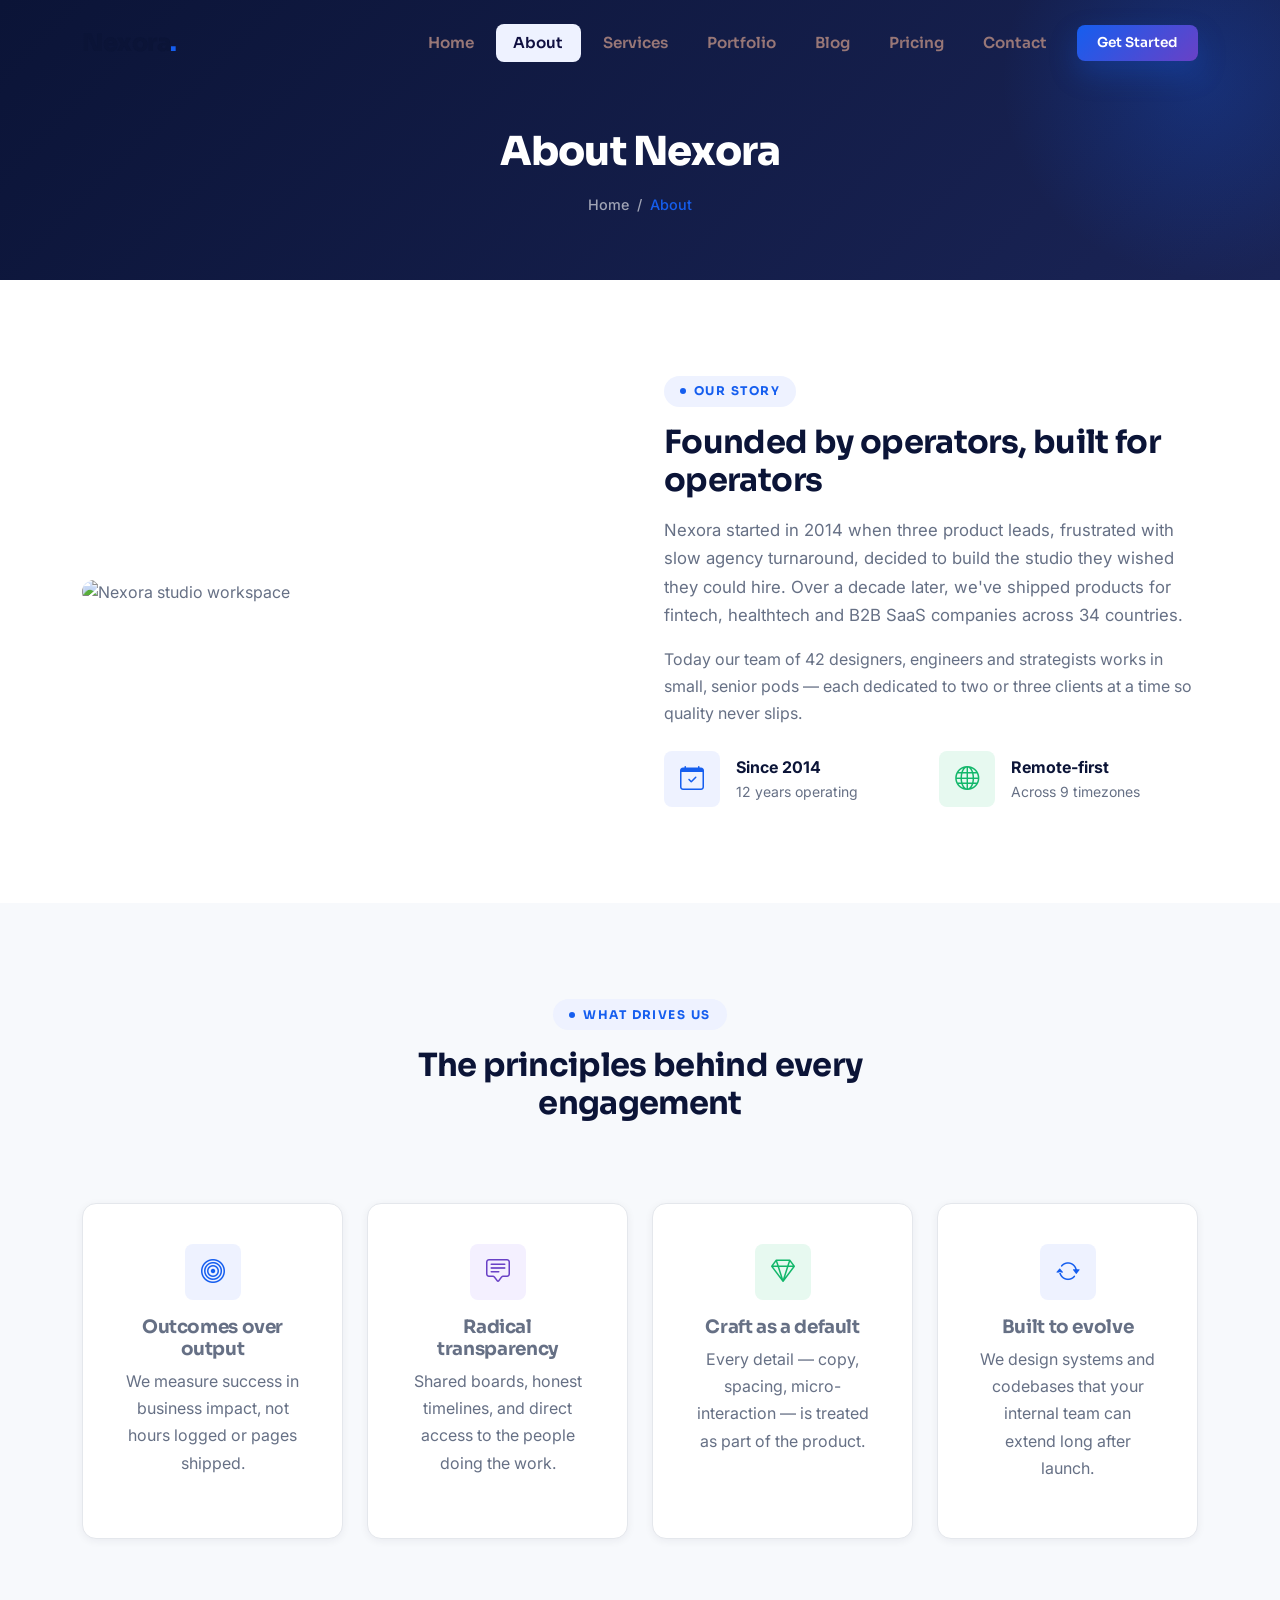
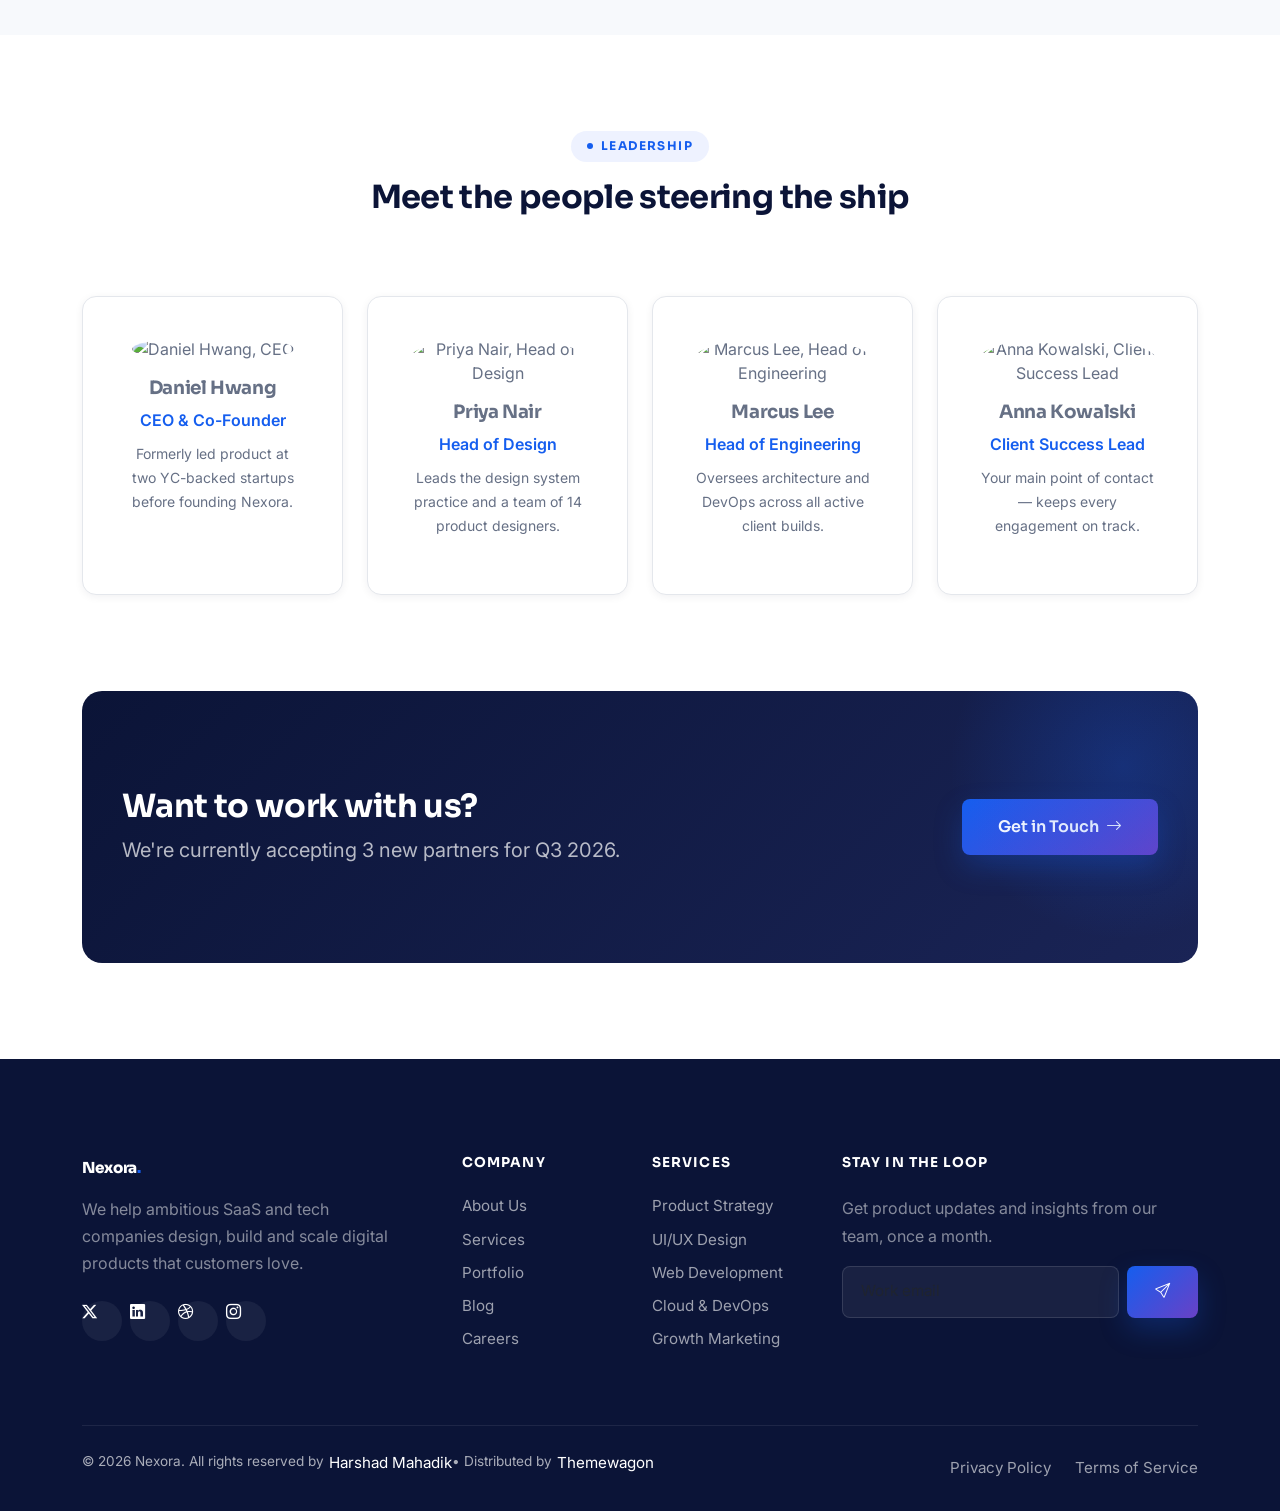
==== about.html @ 8e155f52 "first commit" ====
<!DOCTYPE html>
<html lang="en">
<head>
  <meta charset="UTF-8">
  <meta name="viewport" content="width=device-width, initial-scale=1.0">
  <title>About Us — Nexora</title>
  <meta name="description" content="Learn about Nexora's mission, team and values — a senior product, design and engineering studio for SaaS and tech companies.">
  <link rel="icon" type="image/svg+xml" href="data:image/svg+xml,%3Csvg xmlns='http://www.w3.org/2000/svg' viewBox='0 0 100 100'%3E%3Crect width='100' height='100' rx='22' fill='%23155EEF'/%3E%3Ctext x='50' y='68' font-size='58' font-family='Arial' font-weight='800' fill='white' text-anchor='middle'%3EN%3C/text%3E%3C/svg%3E">
  <link rel="preconnect" href="https://fonts.googleapis.com">
  <link rel="preconnect" href="https://fonts.gstatic.com" crossorigin>
  <link href="https://fonts.googleapis.com/css2?family=Inter:wght@400;500;600;700&family=Sora:wght@400;600;700;800&display=swap" rel="stylesheet">
  <link href="https://cdn.jsdelivr.net/npm/bootstrap@5.3.3/dist/css/bootstrap.min.css" rel="stylesheet">
  <link href="https://cdn.jsdelivr.net/npm/bootstrap-icons@1.11.3/font/bootstrap-icons.css" rel="stylesheet">
  <link href="css/custom.css" rel="stylesheet">
</head>
<body>

  <nav class="navbar navbar-expand-lg navbar-nexora fixed-top">
    <div class="container">
      <a class="navbar-brand navbar-brand-custom" href="index.html">Nexora<span>.</span></a>
      <button class="navbar-toggler navbar-toggler-custom" type="button" data-bs-toggle="collapse" data-bs-target="#mainNav" aria-controls="mainNav" aria-expanded="false" aria-label="Toggle navigation">
        <span class="bar"></span><span class="bar"></span><span class="bar"></span>
      </button>
      <div class="collapse navbar-collapse" id="mainNav">
        <ul class="navbar-nav ms-auto align-items-lg-center gap-1 mt-3 mt-lg-0">
          <li class="nav-item"><a class="nav-link" href="index.html">Home</a></li>
          <li class="nav-item"><a class="nav-link active" href="about.html">About</a></li>
          <li class="nav-item"><a class="nav-link"  href="services.html">Services</a></li>
          <li class="nav-item"><a class="nav-link"  href="portfolio.html">Portfolio</a></li>
          <li class="nav-item"><a class="nav-link"  href="blog.html">Blog</a></li>
          <li class="nav-item"><a class="nav-link"  href="pricing.html">Pricing</a></li>
          <li class="nav-item"><a class="nav-link"  href="contact.html">Contact</a></li>
          <li class="nav-item ms-lg-2 mt-2 mt-lg-0">
            <a href="contact.html" class="btn btn-primary btn-sm-custom w-100">Get Started</a>
          </li>
        </ul>
      </div>
    </div>
  </nav>

  <!-- PAGE HEADER -->
  <header class="page-header">
    <div class="container">
      <h1 class="mb-3">About Nexora</h1>
      <div class="breadcrumb-custom">
        <a href="index.html">Home</a> <span>/</span> <span class="active">About</span>
      </div>
    </div>
  </header>

  <!-- STORY -->
  <section class="section">
    <div class="container">
      <div class="row align-items-center g-5">
        <div class="col-lg-6 reveal">
          <img src="https://images.unsplash.com/photo-1600880292203-757bb62b4baf?w=700&h=560&fit=crop" class="rounded-img w-100" alt="Nexora studio workspace" style="aspect-ratio:5/4; object-fit:cover;">
        </div>
        <div class="col-lg-6 reveal">
          <span class="eyebrow">Our story</span>
          <h2 class="section-title">Founded by operators, built for operators</h2>
          <p class="section-subtitle mb-3">Nexora started in 2014 when three product leads, frustrated with slow agency turnaround, decided to build the studio they wished they could hire. Over a decade later, we've shipped products for fintech, healthtech and B2B SaaS companies across 34 countries.</p>
          <p class="mb-4">Today our team of 42 designers, engineers and strategists works in small, senior pods — each dedicated to two or three clients at a time so quality never slips.</p>
          <div class="row g-3">
            <div class="col-6">
              <div class="d-flex align-items-center gap-3">
                <div class="icon-box icon-box-primary"><i class="bi bi-calendar-check"></i></div>
                <div><strong class="text-navy d-block">Since 2014</strong><small class="text-slate">12 years operating</small></div>
              </div>
            </div>
            <div class="col-6">
              <div class="d-flex align-items-center gap-3">
                <div class="icon-box icon-box-success"><i class="bi bi-globe"></i></div>
                <div><strong class="text-navy d-block">Remote-first</strong><small class="text-slate">Across 9 timezones</small></div>
              </div>
            </div>
          </div>
        </div>
      </div>
    </div>
  </section>

  <!-- MISSION / VALUES -->
  <section class="section bg-soft">
    <div class="container">
      <div class="row section-header justify-content-center text-center">
        <div class="col-lg-7 reveal">
          <span class="eyebrow">What drives us</span>
          <h2 class="section-title">The principles behind every engagement</h2>
        </div>
      </div>
      <div class="row g-4">
        <div class="col-md-6 col-lg-3 reveal">
          <div class="card-premium text-center">
            <div class="icon-box icon-box-primary mx-auto mb-3"><i class="bi bi-bullseye"></i></div>
            <h3 class="card-title">Outcomes over output</h3>
            <p>We measure success in business impact, not hours logged or pages shipped.</p>
          </div>
        </div>
        <div class="col-md-6 col-lg-3 reveal">
          <div class="card-premium text-center">
            <div class="icon-box icon-box-secondary mx-auto mb-3"><i class="bi bi-chat-square-text"></i></div>
            <h3 class="card-title">Radical transparency</h3>
            <p>Shared boards, honest timelines, and direct access to the people doing the work.</p>
          </div>
        </div>
        <div class="col-md-6 col-lg-3 reveal">
          <div class="card-premium text-center">
            <div class="icon-box icon-box-success mx-auto mb-3"><i class="bi bi-gem"></i></div>
            <h3 class="card-title">Craft as a default</h3>
            <p>Every detail — copy, spacing, micro-interaction — is treated as part of the product.</p>
          </div>
        </div>
        <div class="col-md-6 col-lg-3 reveal">
          <div class="card-premium text-center">
            <div class="icon-box icon-box-primary mx-auto mb-3"><i class="bi bi-arrow-repeat"></i></div>
            <h3 class="card-title">Built to evolve</h3>
            <p>We design systems and codebases that your internal team can extend long after launch.</p>
          </div>
        </div>
      </div>
    </div>
  </section>

  <!-- TEAM -->
  <section class="section">
    <div class="container">
      <div class="row section-header justify-content-center text-center">
        <div class="col-lg-7 reveal">
          <span class="eyebrow">Leadership</span>
          <h2 class="section-title">Meet the people steering the ship</h2>
        </div>
      </div>
      <div class="row g-4">
        <div class="col-md-6 col-lg-3 reveal">
          <div class="card-premium text-center">
            <img src="https://i.pravatar.cc/160?img=8" class="rounded-circle mb-3" style="width:96px;height:96px;object-fit:cover;" alt="Daniel Hwang, CEO">
            <h3 class="card-title">Daniel Hwang</h3>
            <p class="text-primary-custom fw-semibold mb-2">CEO &amp; Co-Founder</p>
            <p class="small">Formerly led product at two YC-backed startups before founding Nexora.</p>
          </div>
        </div>
        <div class="col-md-6 col-lg-3 reveal">
          <div class="card-premium text-center">
            <img src="https://i.pravatar.cc/160?img=47" class="rounded-circle mb-3" style="width:96px;height:96px;object-fit:cover;" alt="Priya Nair, Head of Design">
            <h3 class="card-title">Priya Nair</h3>
            <p class="text-primary-custom fw-semibold mb-2">Head of Design</p>
            <p class="small">Leads the design system practice and a team of 14 product designers.</p>
          </div>
        </div>
        <div class="col-md-6 col-lg-3 reveal">
          <div class="card-premium text-center">
            <img src="https://i.pravatar.cc/160?img=52" class="rounded-circle mb-3" style="width:96px;height:96px;object-fit:cover;" alt="Marcus Lee, Head of Engineering">
            <h3 class="card-title">Marcus Lee</h3>
            <p class="text-primary-custom fw-semibold mb-2">Head of Engineering</p>
            <p class="small">Oversees architecture and DevOps across all active client builds.</p>
          </div>
        </div>
        <div class="col-md-6 col-lg-3 reveal">
          <div class="card-premium text-center">
            <img src="https://i.pravatar.cc/160?img=25" class="rounded-circle mb-3" style="width:96px;height:96px;object-fit:cover;" alt="Anna Kowalski, Client Success Lead">
            <h3 class="card-title">Anna Kowalski</h3>
            <p class="text-primary-custom fw-semibold mb-2">Client Success Lead</p>
            <p class="small">Your main point of contact — keeps every engagement on track.</p>
          </div>
        </div>
      </div>
    </div>
  </section>

  <!-- CTA -->
  <section class="section pt-0">
    <div class="container">
      <div class="cta-section reveal">
        <div class="row align-items-center">
          <div class="col-lg-8">
            <h2 class="mb-2">Want to work with us?</h2>
            <p class="mb-0 fs-5">We're currently accepting 3 new partners for Q3 2026.</p>
          </div>
          <div class="col-lg-4 text-lg-end mt-4 mt-lg-0">
            <a href="contact.html" class="btn btn-primary btn-lg-custom">Get in Touch <i class="bi bi-arrow-right ms-1"></i></a>
          </div>
        </div>
      </div>
    </div>
  </section>

  <footer class="footer-nexora">
    <div class="container">
      <div class="row gy-4">
        <div class="col-lg-4 col-md-6">
          <a class="navbar-brand-custom d-inline-block mb-3" href="index.html" style="color:#fff !important;">Nexora<span style="color:var(--n-primary)">.</span></a>
          <p class="text-white-50 mb-4" style="max-width:320px;">We help ambitious SaaS and tech companies design, build and scale digital products that customers love.</p>
          <div class="d-flex gap-2">
            <a href="#" class="social-icon"><i class="bi bi-twitter-x"></i></a>
            <a href="#" class="social-icon"><i class="bi bi-linkedin"></i></a>
            <a href="#" class="social-icon"><i class="bi bi-dribbble"></i></a>
            <a href="#" class="social-icon"><i class="bi bi-instagram"></i></a>
          </div>
        </div>
        <div class="col-lg-2 col-md-6 col-6">
          <h6>Company</h6>
          <a href="about.html">About Us</a>
          <a href="services.html">Services</a>
          <a href="portfolio.html">Portfolio</a>
          <a href="blog.html">Blog</a>
          <a href="contact.html">Careers</a>
        </div>
        <div class="col-lg-2 col-md-6 col-6">
          <h6>Services</h6>
          <a href="service-details.html">Product Strategy</a>
          <a href="service-details.html">UI/UX Design</a>
          <a href="service-details.html">Web Development</a>
          <a href="service-details.html">Cloud &amp; DevOps</a>
          <a href="service-details.html">Growth Marketing</a>
        </div>
        <div class="col-lg-4 col-md-6">
          <h6>Stay in the loop</h6>
          <p class="text-white-50 mb-3">Get product updates and insights from our team, once a month.</p>
          <form class="d-flex gap-2 needs-validation" novalidate>
            <input type="email" class="form-control" placeholder="Work email" required style="background:rgba(255,255,255,0.06); border-color:rgba(255,255,255,0.12); color:#fff;">
            <button class="btn btn-primary flex-shrink-0" type="submit"><i class="bi bi-send"></i></button>
          </form>
        </div>
      </div>
      <div class="footer-bottom d-flex flex-column flex-md-row justify-content-between align-items-center gap-2 text-center text-md-start">
        <p class="mb-0" style="display: flex;">&copy; 2026 Nexora. All rights reserved by <a target="_blank" href="https://github.com/HarshadMahadik" style="color: white;padding-left: 5px;"> Harshad Mahadik</a> &bull; Distributed by <a target="_blank" href="https://themewagon.com/" style="color: white;padding-left: 5px;">Themewagon</a></p>
        <div class="d-flex gap-4">
          <a href="#" class="mb-0">Privacy Policy</a>
          <a href="#" class="mb-0">Terms of Service</a>
        </div>
      </div>
    </div>
  </footer>

  <button class="back-to-top" aria-label="Back to top"><i class="bi bi-arrow-up"></i></button>

  <script src="https://cdn.jsdelivr.net/npm/bootstrap@5.3.3/dist/js/bootstrap.bundle.min.js"></script>
  <script src="js/main.js"></script>
</body>
</html>
---- css/custom.css ----
/* =====================================================
   NEXORA — Premium Bootstrap 5 Business Theme
   Custom Design System (overrides + extensions)
   ===================================================== */

:root {
  /* Color system */
  --n-primary: #155EEF;
  --n-primary-dark: #0E3FB0;
  --n-secondary: #6941C6;
  --n-navy: #0B1437;
  --n-success: #12B76A;
  --n-slate: #667085;
  --n-slate-light: #98A2B3;
  --n-bg: #F7F9FC;
  --n-bg-alt: #EEF2FF;
  --n-border: #E4E7EC;
  --n-white: #FFFFFF;

  /* Gradients */
  --n-gradient-primary: linear-gradient(135deg, #155EEF 0%, #6941C6 100%);
  --n-gradient-soft: linear-gradient(135deg, #EEF2FF 0%, #F4F0FF 100%);
  --n-gradient-dark: linear-gradient(135deg, #0B1437 0%, #1A2456 100%);

  /* Typography */
  --n-font-display: 'Sora', sans-serif;
  --n-font-body: 'Inter', sans-serif;

  /* Spacing rhythm (8px base) */
  --n-space-xs: 0.5rem;
  --n-space-sm: 1rem;
  --n-space-md: 1.5rem;
  --n-space-lg: 2.5rem;
  --n-space-xl: 4rem;
  --n-space-2xl: 6rem;

  /* Radius */
  --n-radius-sm: 8px;
  --n-radius-md: 14px;
  --n-radius-lg: 20px;
  --n-radius-pill: 100px;

  /* Shadows */
  --n-shadow-sm: 0 2px 8px rgba(11, 20, 55, 0.06);
  --n-shadow-md: 0 8px 24px rgba(11, 20, 55, 0.08);
  --n-shadow-lg: 0 20px 48px rgba(11, 20, 55, 0.12);
  --n-shadow-primary: 0 12px 28px rgba(21, 94, 239, 0.25);

  /* Bootstrap overrides */
  --bs-primary: #155EEF;
  --bs-primary-rgb: 21, 94, 239;
  --bs-body-font-family: var(--n-font-body);
  --bs-body-color: var(--n-slate);
  --bs-body-bg: var(--n-white);
}

/* =====================================================
   BASE
   ===================================================== */
html { scroll-behavior: smooth; }

body {
  font-family: var(--n-font-body);
  color: var(--n-slate);
  background-color: var(--n-white);
  -webkit-font-smoothing: antialiased;
  overflow-x: hidden;
}

h1, h2, h3, h4, h5, h6,
.font-display {
  font-family: var(--n-font-display);
  color: var(--n-navy);
  font-weight: 700;
  letter-spacing: -0.02em;
}

h1 { font-weight: 800; }

p { line-height: 1.7; }

a { text-decoration: none; }

.text-primary-custom { color: var(--n-primary) !important; }
.text-slate { color: var(--n-slate) !important; }
.text-navy { color: var(--n-navy) !important; }
.bg-soft { background-color: var(--n-bg) !important; }
.bg-soft-alt { background: var(--n-gradient-soft) !important; }
.bg-navy { background-color: var(--n-navy) !important; }
.bg-gradient-primary { background: var(--n-gradient-primary) !important; }
.bg-gradient-dark { background: var(--n-gradient-dark) !important; }

/* Section spacing rhythm */
.section { padding-top: var(--n-space-2xl); padding-bottom: var(--n-space-2xl); }
.section-sm { padding-top: var(--n-space-xl); padding-bottom: var(--n-space-xl); }

@media (max-width: 767.98px) {
  .section { padding-top: var(--n-space-xl); padding-bottom: var(--n-space-xl); }
  .section-sm { padding-top: var(--n-space-lg); padding-bottom: var(--n-space-lg); }
}

/* Eyebrow label */
.eyebrow {
  display: inline-flex;
  align-items: center;
  gap: 0.5rem;
  font-family: var(--n-font-display);
  font-size: 0.75rem;
  font-weight: 700;
  letter-spacing: 0.12em;
  text-transform: uppercase;
  color: var(--n-primary);
  background: var(--n-bg-alt);
  padding: 0.4rem 1rem;
  border-radius: var(--n-radius-pill);
  margin-bottom: var(--n-space-sm);
}

.eyebrow::before {
  content: '';
  width: 6px;
  height: 6px;
  border-radius: 50%;
  background: var(--n-primary);
  display: inline-block;
}

.section-title { margin-bottom: var(--n-space-sm); }
.section-subtitle {
  font-size: 1.05rem;
  color: var(--n-slate);
  max-width: 620px;
}
.section-header { margin-bottom: var(--n-space-xl); }

/* =====================================================
   BUTTONS
   ===================================================== */
.btn {
  font-family: var(--n-font-display);
  font-weight: 600;
  border-radius: var(--n-radius-sm);
  padding: 0.75rem 1.75rem;
  font-size: 0.95rem;
  transition: all 0.25s ease;
  border-width: 1.5px;
}

.btn-primary {
  background: var(--n-gradient-primary);
  border: none;
  box-shadow: var(--n-shadow-primary);
  color: #fff;
}

.btn-primary:hover {
  transform: translateY(-2px);
  box-shadow: 0 16px 32px rgba(21, 94, 239, 0.32);
  color: #fff;
}

.btn-outline-primary {
  border-color: var(--n-primary);
  color: var(--n-primary);
  background: transparent;
}

.btn-outline-primary:hover {
  background: var(--n-primary);
  border-color: var(--n-primary);
  transform: translateY(-2px);
}

.btn-light-custom {
  background: #fff;
  color: var(--n-navy);
  border: 1.5px solid var(--n-border);
}

.btn-light-custom:hover {
  background: var(--n-bg);
  transform: translateY(-2px);
}

.btn-outline-white {
  border-color: rgba(255,255,255,0.4);
  color: #fff;
}

.btn-outline-white:hover {
  background: rgba(255,255,255,0.12);
  border-color: #fff;
  color: #fff;
}

.btn-lg-custom { padding: 1rem 2.25rem; font-size: 1rem; }
.btn-sm-custom { padding: 0.5rem 1.25rem; font-size: 0.85rem; }

/* =====================================================
   NAVBAR
   ===================================================== */
.navbar-nexora {
  padding: 1.25rem 0;
  transition: all 0.3s ease;
  background: rgba(255, 255, 255, 0.0);
}

.navbar-nexora.scrolled {
  padding: 0.75rem 0;
  background: rgba(255, 255, 255, 0.92);
  backdrop-filter: blur(12px);
  box-shadow: var(--n-shadow-sm);
}

.navbar-brand-custom {
  font-family: var(--n-font-display);
  font-weight: 800;
  font-size: 1.5rem;
  color: var(--n-navy) !important;
  letter-spacing: -0.02em;
}

.navbar-brand-custom span { color: var(--n-primary); }

.navbar-nexora .nav-link {
  font-family: var(--n-font-display);
  font-weight: 600;
  font-size: 0.95rem;
  color: rgb(152, 119, 119) !important;
  padding: 0.5rem 1.1rem !important;
  border-radius: var(--n-radius-sm);
  transition: all 0.2s ease;
}

.nav2{
  color: yellow !important;;
}
.navbar-nexora .nav-link:hover,
.navbar-nexora .nav-link.active {
  color: rgb(15, 15, 64) !important;
  background: var(--n-bg-alt);
}

.navbar-toggler-custom {
  border: none;
  width: 44px;
  height: 44px;
  border-radius: var(--n-radius-sm);
  background: var(--n-bg-alt);
  display: flex;
  align-items: center;
  justify-content: center;
  gap: 4px;
  flex-direction: column;
  padding: 0;
}

.navbar-toggler-custom .bar {
  width: 20px;
  height: 2px;
  background: var(--n-navy);
  border-radius: 2px;
  transition: all 0.3s ease;
}

.navbar-toggler-custom.active .bar:nth-child(1) {
  transform: translateY(6px) rotate(45deg);
}
.navbar-toggler-custom.active .bar:nth-child(2) { opacity: 0; }
.navbar-toggler-custom.active .bar:nth-child(3) {
  transform: translateY(-6px) rotate(-45deg);
}

/* =====================================================
   HERO
   ===================================================== */
.hero {
  position: relative;
  padding-top: 9rem;
  padding-bottom: 5rem;
  background: var(--n-gradient-soft);
  overflow: hidden;
}

.hero::before {
  content: '';
  position: absolute;
  top: -150px;
  right: -150px;
  width: 500px;
  height: 500px;
  border-radius: 50%;
  background: radial-gradient(circle, rgba(105,65,198,0.14) 0%, rgba(21,94,239,0.06) 60%, transparent 100%);
  z-index: 0;
}

.hero::after {
  content: '';
  position: absolute;
  bottom: -200px;
  left: -150px;
  width: 450px;
  height: 450px;
  border-radius: 50%;
  background: radial-gradient(circle, rgba(21,94,239,0.10) 0%, transparent 70%);
  z-index: 0;
}

.hero-content { position: relative; z-index: 2; }

.hero h1 { font-size: 3.25rem; line-height: 1.15; }

@media (max-width: 991.98px) {
  .hero { padding-top: 7rem; text-align: center; }
  .hero h1 { font-size: 2.4rem; }
}

@media (max-width: 575.98px) {
  .hero h1 { font-size: 2rem; }
}

/* Hero visual / dashboard mock card */
.hero-visual {
  position: relative;
  z-index: 1;
}

.hero-mock-card {
  background: #fff;
  border-radius: var(--n-radius-lg);
  box-shadow: var(--n-shadow-lg);
  padding: var(--n-space-md);
  border: 1px solid var(--n-border);
  position: relative;
}

.hero-mock-card .mock-bar {
  height: 10px;
  border-radius: var(--n-radius-pill);
  background: var(--n-bg-alt);
  margin-bottom: 0.75rem;
}

.hero-float-badge {
  position: absolute;
  background: #fff;
  border-radius: var(--n-radius-md);
  box-shadow: var(--n-shadow-md);
  padding: 0.9rem 1.25rem;
  display: flex;
  align-items: center;
  gap: 0.75rem;
  font-family: var(--n-font-display);
  font-weight: 700;
  font-size: 0.9rem;
  color: var(--n-navy);
  z-index: 3;
}

.hero-float-badge.badge-1 { top: -1.5rem; left: -1.5rem; }
.hero-float-badge.badge-2 { bottom: -1.5rem; right: -1.5rem; }

.hero-float-badge .icon-box {
  width: 36px;
  height: 36px;
  border-radius: 10px;
  display: flex;
  align-items: center;
  justify-content: center;
  flex-shrink: 0;
}

@media (max-width: 767.98px) {
  .hero-float-badge { padding: 0.6rem 0.9rem; font-size: 0.75rem; }
  .hero-float-badge.badge-1 { top: -1rem; left: -0.5rem; }
  .hero-float-badge.badge-2 { bottom: -1rem; right: -0.5rem; }
}

/* Stats strip */
.stats-strip {
  border-top: 1px solid var(--n-border);
  border-bottom: 1px solid var(--n-border);
}

.stat-item .stat-number {
  font-family: var(--n-font-display);
  font-size: 2.25rem;
  font-weight: 800;
  color: var(--n-navy);
}

.stat-item .stat-label {
  font-size: 0.9rem;
  color: var(--n-slate);
  font-weight: 500;
}

/* =====================================================
   ICON BOXES
   ===================================================== */
.icon-box {
  width: 56px;
  height: 56px;
  border-radius: var(--n-radius-sm);
  display: flex;
  align-items: center;
  justify-content: center;
  font-size: 1.5rem;
  flex-shrink: 0;
}

.icon-box-primary { background: var(--n-bg-alt); color: var(--n-primary); }
.icon-box-secondary { background: #F4F0FF; color: var(--n-secondary); }
.icon-box-success { background: #E7F9F0; color: var(--n-success); }

.icon-box-lg { width: 72px; height: 72px; font-size: 2rem; border-radius: var(--n-radius-md); }

.icon-box-white {
  background: rgba(255,255,255,0.12);
  color: #fff;
}

/* =====================================================
   CARDS — premium card system
   ===================================================== */
.card-premium {
  background: #fff;
  border: 1px solid var(--n-border);
  border-radius: var(--n-radius-md);
  box-shadow: var(--n-shadow-sm);
  transition: all 0.3s ease;
  padding: var(--n-space-lg);
  height: 100%;
}

.card-premium:hover {
  box-shadow: var(--n-shadow-md);
  transform: translateY(-6px);
  border-color: transparent;
}

.card-premium .card-title {
  font-size: 1.15rem;
  margin-bottom: 0.5rem;
}

.card-link-arrow {
  font-family: var(--n-font-display);
  font-weight: 700;
  font-size: 0.9rem;
  color: var(--n-primary);
  display: inline-flex;
  align-items: center;
  gap: 0.4rem;
  transition: gap 0.2s ease;
}

.card-link-arrow:hover { gap: 0.7rem; color: var(--n-primary-dark); }

/* Pricing card */
.pricing-card {
  background: #fff;
  border: 1px solid var(--n-border);
  border-radius: var(--n-radius-lg);
  padding: var(--n-space-lg);
  box-shadow: var(--n-shadow-sm);
  transition: all 0.3s ease;
  height: 100%;
  position: relative;
}

.pricing-card:hover { box-shadow: var(--n-shadow-md); transform: translateY(-6px); }

.pricing-card.featured {
  background: var(--n-gradient-dark);
  border: none;
  color: #fff;
  box-shadow: var(--n-shadow-lg);
  transform: scale(1.03);
}

.pricing-card.featured .price, .pricing-card.featured h3 { color: #fff; }
.pricing-card.featured .text-slate { color: rgba(255,255,255,0.65) !important; }
.pricing-card.featured ul li { color: rgba(255,255,255,0.85); }
.pricing-card.featured .pricing-divider { border-color: rgba(255,255,255,0.12); }

@media (max-width: 991.98px) {
  .pricing-card.featured { transform: none; }
}

.pricing-badge {
  position: absolute;
  top: -14px;
  right: 2rem;
  background: var(--n-gradient-primary);
  color: #fff;
  font-family: var(--n-font-display);
  font-weight: 700;
  font-size: 0.75rem;
  padding: 0.4rem 1rem;
  border-radius: var(--n-radius-pill);
  letter-spacing: 0.05em;
}

.price {
  font-family: var(--n-font-display);
  font-size: 3rem;
  font-weight: 800;
  color: var(--n-navy);
}

.price-period { font-size: 1rem; font-weight: 500; color: var(--n-slate); }

.pricing-divider { border-color: var(--n-border); margin: var(--n-space-md) 0; }

.feature-list { list-style: none; padding: 0; margin: 0; }
.feature-list li {
  display: flex;
  align-items: flex-start;
  gap: 0.65rem;
  margin-bottom: 0.75rem;
  font-size: 0.95rem;
  color: var(--n-slate);
}

.feature-list li i { color: var(--n-success); margin-top: 0.2rem; flex-shrink: 0; }
.feature-list li.disabled { opacity: 0.45; }
.feature-list li.disabled i { color: var(--n-slate-light); }

/* Blog cards */
.blog-card-img {
  border-radius: var(--n-radius-md) var(--n-radius-md) 0 0;
  overflow: hidden;
  aspect-ratio: 16/10;
}

.blog-card-img img { transition: transform 0.4s ease; width: 100%; height: 100%; object-fit: cover; }
.card-premium:hover .blog-card-img img { transform: scale(1.06); }

.blog-card-body { padding: var(--n-space-md) var(--n-space-md) 0; }

.tag-pill {
  display: inline-block;
  font-family: var(--n-font-display);
  font-size: 0.7rem;
  font-weight: 700;
  letter-spacing: 0.06em;
  text-transform: uppercase;
  color: var(--n-primary);
  background: var(--n-bg-alt);
  padding: 0.3rem 0.8rem;
  border-radius: var(--n-radius-pill);
  margin-bottom: 0.75rem;
}

.meta-row {
  display: flex;
  align-items: center;
  gap: 1rem;
  font-size: 0.85rem;
  color: var(--n-slate-light);
  margin-top: 1rem;
  padding-top: 1rem;
  border-top: 1px solid var(--n-border);
}

/* Portfolio card */
.portfolio-card {
  position: relative;
  border-radius: var(--n-radius-md);
  overflow: hidden;
  box-shadow: var(--n-shadow-sm);
  aspect-ratio: 4/3;
}

.portfolio-card img { width: 100%; height: 100%; object-fit: cover; transition: transform 0.5s ease; }

.portfolio-overlay {
  position: absolute;
  inset: 0;
  background: linear-gradient(180deg, rgba(11,20,55,0) 30%, rgba(11,20,55,0.88) 100%);
  display: flex;
  flex-direction: column;
  justify-content: flex-end;
  padding: var(--n-space-md);
  opacity: 0;
  transition: opacity 0.35s ease;
}

.portfolio-card:hover .portfolio-overlay { opacity: 1; }
.portfolio-card:hover img { transform: scale(1.08); }

.portfolio-overlay h5 { color: #fff; margin-bottom: 0.25rem; }
.portfolio-overlay span { color: rgba(255,255,255,0.7); font-size: 0.85rem; }

/* Testimonial card */
.testimonial-card {
  background: #fff;
  border-radius: var(--n-radius-md);
  box-shadow: var(--n-shadow-sm);
  border: 1px solid var(--n-border);
  padding: var(--n-space-lg);
  height: 100%;
}

.testimonial-card .stars { color: #FFB400; letter-spacing: 0.15em; font-size: 0.9rem; margin-bottom: 1rem; }

.testimonial-author {
  display: flex;
  align-items: center;
  gap: 0.85rem;
  margin-top: var(--n-space-md);
}

.testimonial-author img {
  width: 48px; height: 48px; border-radius: 50%; object-fit: cover;
}

.testimonial-author .name { font-family: var(--n-font-display); font-weight: 700; color: var(--n-navy); font-size: 0.95rem; }
.testimonial-author .role { font-size: 0.8rem; color: var(--n-slate-light); }

/* Process steps (numbered — real sequence) */
.process-step {
  position: relative;
  padding-left: 0;
}

.process-number {
  font-family: var(--n-font-display);
  font-size: 3rem;
  font-weight: 800;
  background: var(--n-gradient-primary);
  -webkit-background-clip: text;
  background-clip: text;
  -webkit-text-fill-color: transparent;
  color: transparent;
  line-height: 1;
  margin-bottom: 1rem;
  display: block;
}

/* Logo cloud */
.logo-cloud-item {
  display: flex;
  align-items: center;
  justify-content: center;
  font-family: var(--n-font-display);
  font-weight: 800;
  font-size: 1.25rem;
  color: var(--n-slate-light);
  opacity: 0.7;
  transition: opacity 0.2s ease;
}

.logo-cloud-item:hover { opacity: 1; color: var(--n-navy); }

/* =====================================================
   FORMS
   ===================================================== */
.form-control,
.form-select {
  border: 1.5px solid var(--n-border);
  border-radius: var(--n-radius-sm);
  padding: 0.85rem 1.1rem;
  font-size: 0.95rem;
  background-color: var(--n-bg);
  transition: all 0.2s ease;
}

.form-control:focus,
.form-select:focus {
  border-color: var(--n-primary);
  box-shadow: 0 0 0 4px rgba(21, 94, 239, 0.1);
  background-color: #fff;
}

.form-label {
  font-family: var(--n-font-display);
  font-weight: 600;
  font-size: 0.9rem;
  color: var(--n-navy);
  margin-bottom: 0.5rem;
}

.form-control.is-invalid, .form-select.is-invalid { border-color: #DC3545; }
.form-control.is-valid, .form-select.is-valid { border-color: var(--n-success); }

/* Newsletter / CTA section */
.cta-section {
  background: var(--n-gradient-dark);
  border-radius: var(--n-radius-lg);
  padding: var(--n-space-2xl) var(--n-space-lg);
  position: relative;
  overflow: hidden;
}

.cta-section::before {
  content: '';
  position: absolute;
  top: -100px;
  right: -100px;
  width: 350px;
  height: 350px;
  border-radius: 50%;
  background: radial-gradient(circle, rgba(21,94,239,0.25) 0%, transparent 70%);
}

.cta-section h2, .cta-section p { color: #fff; position: relative; z-index: 1; }
.cta-section p { color: rgba(255,255,255,0.7); }

/* =====================================================
   FOOTER
   ===================================================== */
.footer-nexora {
  background: var(--n-navy);
  color: rgba(255,255,255,0.65);
  padding-top: var(--n-space-2xl);
}

.footer-nexora h6 {
  color: #fff;
  font-size: 0.85rem;
  letter-spacing: 0.08em;
  text-transform: uppercase;
  margin-bottom: var(--n-space-md);
}

.footer-nexora a {
  color: rgba(255,255,255,0.6);
  transition: color 0.2s ease;
  display: block;
  margin-bottom: 0.65rem;
  font-size: 0.95rem;
}

.footer-nexora a:hover { color: #fff; }

.footer-bottom {
  border-top: 1px solid rgba(255,255,255,0.08);
  margin-top: var(--n-space-xl);
  padding: var(--n-space-md) 0;
  font-size: 0.85rem;
}

.social-icon {
  width: 40px;
  height: 40px;
  border-radius: 50%;
  background: rgba(255,255,255,0.06);
  display: flex;
  align-items: center;
  justify-content: center;
  color: #fff !important;
  transition: all 0.2s ease;
  margin-bottom: 0 !important;
}

.social-icon:hover { background: var(--n-primary); transform: translateY(-3px); }

/* =====================================================
   PAGE HEADER (sub-pages)
   ===================================================== */
.page-header {
  background: var(--n-gradient-dark);
  padding: 8rem 0 4rem;
  position: relative;
  overflow: hidden;
  text-align: center;
}

.page-header::before {
  content: '';
  position: absolute;
  top: -120px;
  right: -120px;
  width: 400px;
  height: 400px;
  border-radius: 50%;
  background: radial-gradient(circle, rgba(21,94,239,0.25) 0%, transparent 70%);
}

.page-header h1 { color: #fff; }

.breadcrumb-custom {
  display: inline-flex;
  gap: 0.5rem;
  font-size: 0.9rem;
  color: rgba(255,255,255,0.6);
  font-weight: 500;
}

.breadcrumb-custom a { color: rgba(255,255,255,0.6); }
.breadcrumb-custom a:hover { color: #fff; }
.breadcrumb-custom .active { color: var(--n-primary); }

/* =====================================================
   SCROLL REVEAL (lightweight)
   ===================================================== */
.reveal {
  opacity: 0;
  transform: translateY(24px);
  transition: opacity 0.6s ease, transform 0.6s ease;
}

.reveal.is-visible {
  opacity: 1;
  transform: translateY(0);
}

@media (prefers-reduced-motion: reduce) {
  .reveal { opacity: 1; transform: none; transition: none; }
  .card-premium:hover, .pricing-card:hover, .btn:hover, .portfolio-card img { transform: none; }
}

/* =====================================================
   MISC UTILITIES
   ===================================================== */
.divider-line { height: 1px; background: var(--n-border); border: none; }

.rounded-img { border-radius: var(--n-radius-lg); }

.badge-soft {
  background: var(--n-bg-alt);
  color: var(--n-primary);
  font-weight: 600;
  padding: 0.35rem 0.85rem;
  border-radius: var(--n-radius-pill);
  font-size: 0.8rem;
}

.list-check {
  list-style: none;
  padding: 0;
}

.list-check li {
  display: flex;
  align-items: flex-start;
  gap: 0.75rem;
  margin-bottom: 0.85rem;
}

.list-check li i {
  color: var(--n-primary);
  background: var(--n-bg-alt);
  width: 24px;
  height: 24px;
  border-radius: 50%;
  display: flex;
  align-items: center;
  justify-content: center;
  font-size: 0.7rem;
  flex-shrink: 0;
  margin-top: 0.1rem;
}

/* Author / sidebar widgets (blog details) */
.widget {
  background: #fff;
  border: 1px solid var(--n-border);
  border-radius: var(--n-radius-md);
  padding: var(--n-space-md);
  margin-bottom: var(--n-space-md);
}

.widget h5 { font-size: 1rem; margin-bottom: var(--n-space-sm); }

.widget-link-list { list-style: none; padding: 0; margin: 0; }
.widget-link-list li {
  display: flex;
  justify-content: space-between;
  padding: 0.6rem 0;
  border-bottom: 1px solid var(--n-border);
  font-size: 0.9rem;
  color: var(--n-navy);
  font-weight: 500;
}
.widget-link-list li:last-child { border-bottom: none; }
.widget-link-list li span { color: var(--n-slate-light); font-weight: 400; }

/* FAQ accordion custom */
.accordion-custom .accordion-item {
  border: 1px solid var(--n-border);
  border-radius: var(--n-radius-sm) !important;
  margin-bottom: 1rem;
  overflow: hidden;
}

.accordion-custom .accordion-button {
  font-family: var(--n-font-display);
  font-weight: 700;
  color: var(--n-navy);
  background: #fff;
  padding: 1.25rem 1.5rem;
}

.accordion-custom .accordion-button:not(.collapsed) {
  color: var(--n-primary);
  background: var(--n-bg-alt);
  box-shadow: none;
}

.accordion-custom .accordion-button:focus { box-shadow: none; border-color: var(--n-border); }
.accordion-custom .accordion-body { padding: 1.25rem 1.5rem; color: var(--n-slate); }

/* Back to top */
.back-to-top {
  position: fixed;
  bottom: 2rem;
  right: 2rem;
  width: 48px;
  height: 48px;
  border-radius: 50%;
  background: var(--n-gradient-primary);
  color: #fff;
  display: flex;
  align-items: center;
  justify-content: center;
  box-shadow: var(--n-shadow-primary);
  opacity: 0;
  visibility: hidden;
  transform: translateY(10px);
  transition: all 0.3s ease;
  z-index: 999;
  border: none;
}

.back-to-top.show { opacity: 1; visibility: visible; transform: translateY(0); }

/* Contact map placeholder */
.map-frame {
  border-radius: var(--n-radius-md);
  overflow: hidden;
  border: 1px solid var(--n-border);
  height: 50%;
  min-height: 320px;
}

.map-frame iframe { width: 100%; height: 100%; min-height: 320px; border: 0; display: block; }

/* Service detail icon list */
.feature-grid-item {
  display: flex;
  gap: 1rem;
  padding: var(--n-space-md);
  background: var(--n-bg);
  border-radius: var(--n-radius-md);
  height: 100%;
}
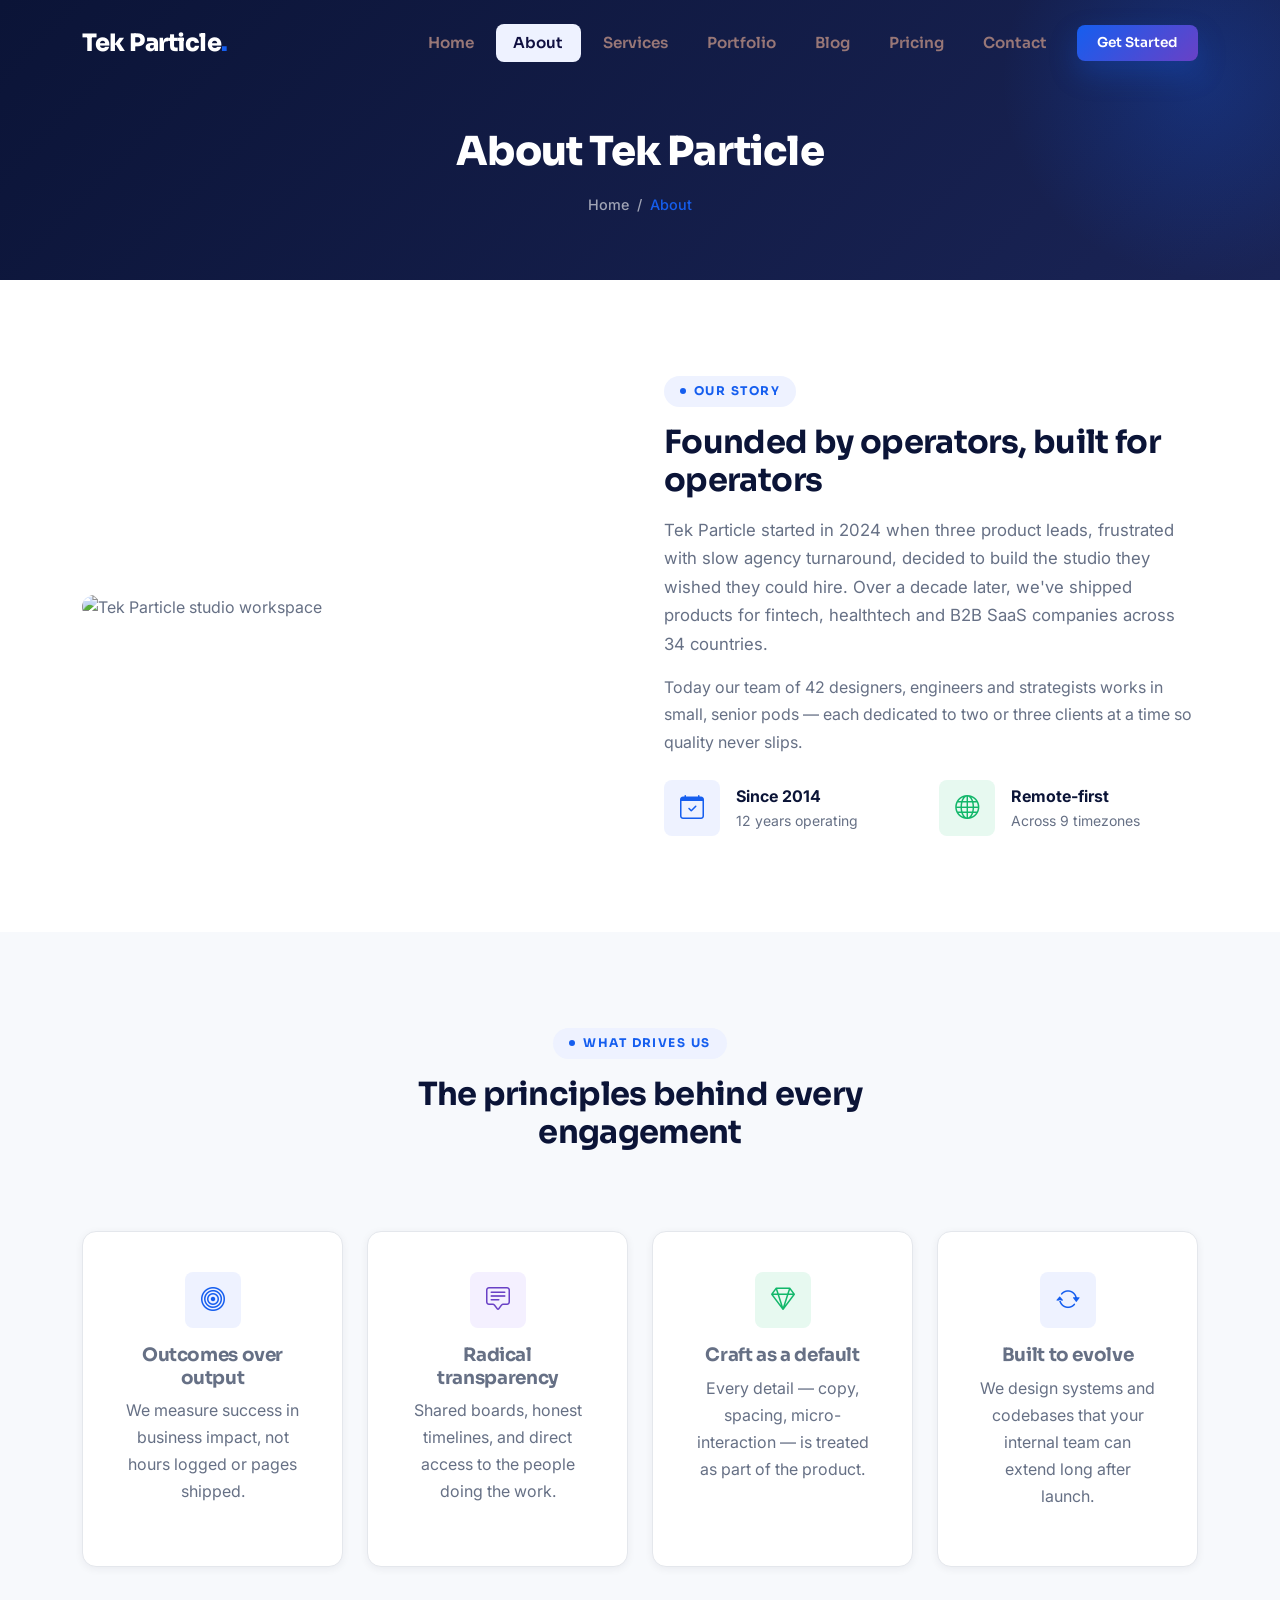
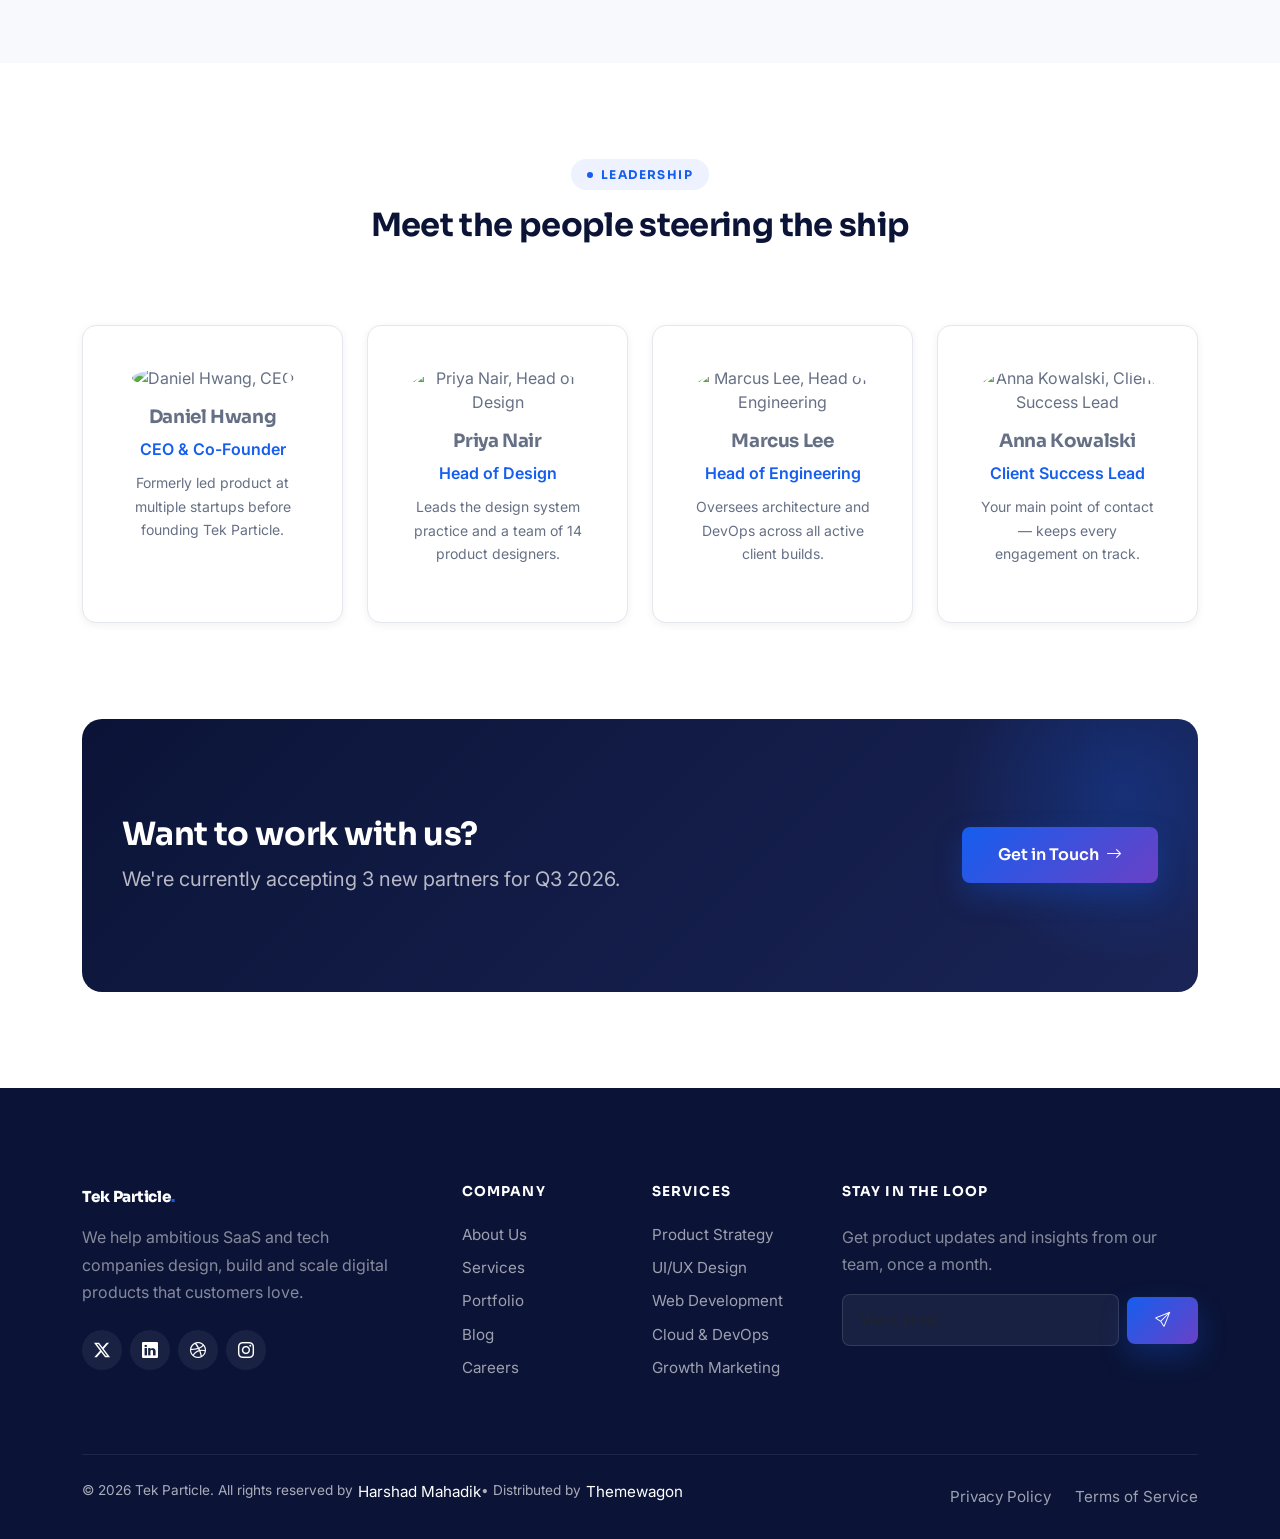
==== commit 2d62d6de: "website updated with company details" ====
--- a/about.html
+++ b/about.html
@@ -3,8 +3,8 @@
 <head>
   <meta charset="UTF-8">
   <meta name="viewport" content="width=device-width, initial-scale=1.0">
-  <title>About Us — Nexora</title>
-  <meta name="description" content="Learn about Nexora's mission, team and values — a senior product, design and engineering studio for SaaS and tech companies.">
+  <title>About Us — Tek Particle</title>
+  <meta name="description" content="Learn about Tek Particle's mission, team and values — a senior product, design and engineering studio for SaaS and tech companies.">
   <link rel="icon" type="image/svg+xml" href="data:image/svg+xml,%3Csvg xmlns='http://www.w3.org/2000/svg' viewBox='0 0 100 100'%3E%3Crect width='100' height='100' rx='22' fill='%23155EEF'/%3E%3Ctext x='50' y='68' font-size='58' font-family='Arial' font-weight='800' fill='white' text-anchor='middle'%3EN%3C/text%3E%3C/svg%3E">
   <link rel="preconnect" href="https://fonts.googleapis.com">
   <link rel="preconnect" href="https://fonts.gstatic.com" crossorigin>
@@ -13,11 +13,11 @@
   <link href="https://cdn.jsdelivr.net/npm/bootstrap-icons@1.11.3/font/bootstrap-icons.css" rel="stylesheet">
   <link href="css/custom.css" rel="stylesheet">
 </head>
-<body>
+<body class="page-header-blue">
 
   <nav class="navbar navbar-expand-lg navbar-nexora fixed-top">
     <div class="container">
-      <a class="navbar-brand navbar-brand-custom" href="index.html">Nexora<span>.</span></a>
+      <a class="navbar-brand navbar-brand-custom" href="index.html">Tek Particle<span>.</span></a>
       <button class="navbar-toggler navbar-toggler-custom" type="button" data-bs-toggle="collapse" data-bs-target="#mainNav" aria-controls="mainNav" aria-expanded="false" aria-label="Toggle navigation">
         <span class="bar"></span><span class="bar"></span><span class="bar"></span>
       </button>
@@ -41,7 +41,7 @@
   <!-- PAGE HEADER -->
   <header class="page-header">
     <div class="container">
-      <h1 class="mb-3">About Nexora</h1>
+      <h1 class="mb-3">About Tek Particle</h1>
       <div class="breadcrumb-custom">
         <a href="index.html">Home</a> <span>/</span> <span class="active">About</span>
       </div>
@@ -53,12 +53,12 @@
     <div class="container">
       <div class="row align-items-center g-5">
         <div class="col-lg-6 reveal">
-          <img src="https://images.unsplash.com/photo-1600880292203-757bb62b4baf?w=700&h=560&fit=crop" class="rounded-img w-100" alt="Nexora studio workspace" style="aspect-ratio:5/4; object-fit:cover;">
+          <img src="https://images.unsplash.com/photo-1600880292203-757bb62b4baf?w=700&h=560&fit=crop" class="rounded-img w-100" alt="Tek Particle studio workspace" style="aspect-ratio:5/4; object-fit:cover;">
         </div>
         <div class="col-lg-6 reveal">
           <span class="eyebrow">Our story</span>
           <h2 class="section-title">Founded by operators, built for operators</h2>
-          <p class="section-subtitle mb-3">Nexora started in 2014 when three product leads, frustrated with slow agency turnaround, decided to build the studio they wished they could hire. Over a decade later, we've shipped products for fintech, healthtech and B2B SaaS companies across 34 countries.</p>
+          <p class="section-subtitle mb-3">Tek Particle started in 2024 when three product leads, frustrated with slow agency turnaround, decided to build the studio they wished they could hire. Over a decade later, we've shipped products for fintech, healthtech and B2B SaaS companies across 34 countries.</p>
           <p class="mb-4">Today our team of 42 designers, engineers and strategists works in small, senior pods — each dedicated to two or three clients at a time so quality never slips.</p>
           <div class="row g-3">
             <div class="col-6">
@@ -136,7 +136,7 @@
             <img src="https://i.pravatar.cc/160?img=8" class="rounded-circle mb-3" style="width:96px;height:96px;object-fit:cover;" alt="Daniel Hwang, CEO">
             <h3 class="card-title">Daniel Hwang</h3>
             <p class="text-primary-custom fw-semibold mb-2">CEO &amp; Co-Founder</p>
-            <p class="small">Formerly led product at two YC-backed startups before founding Nexora.</p>
+            <p class="small">Formerly led product at multiple startups before founding Tek Particle.</p>
           </div>
         </div>
         <div class="col-md-6 col-lg-3 reveal">
@@ -188,7 +188,7 @@
     <div class="container">
       <div class="row gy-4">
         <div class="col-lg-4 col-md-6">
-          <a class="navbar-brand-custom d-inline-block mb-3" href="index.html" style="color:#fff !important;">Nexora<span style="color:var(--n-primary)">.</span></a>
+          <a class="navbar-brand-custom d-inline-block mb-3" href="index.html" style="color:#fff !important;">Tek Particle<span style="color:var(--n-primary)">.</span></a>
           <p class="text-white-50 mb-4" style="max-width:320px;">We help ambitious SaaS and tech companies design, build and scale digital products that customers love.</p>
           <div class="d-flex gap-2">
             <a href="#" class="social-icon"><i class="bi bi-twitter-x"></i></a>
@@ -223,10 +223,10 @@
         </div>
       </div>
       <div class="footer-bottom d-flex flex-column flex-md-row justify-content-between align-items-center gap-2 text-center text-md-start">
-        <p class="mb-0" style="display: flex;">&copy; 2026 Nexora. All rights reserved by <a target="_blank" href="https://github.com/HarshadMahadik" style="color: white;padding-left: 5px;"> Harshad Mahadik</a> &bull; Distributed by <a target="_blank" href="https://themewagon.com/" style="color: white;padding-left: 5px;">Themewagon</a></p>
+        <p class="mb-0" style="display: flex;">&copy; 2026 Tek Particle. All rights reserved by <a target="_blank" href="https://github.com/HarshadMahadik" style="color: white;padding-left: 5px;"> Harshad Mahadik</a> &bull; Distributed by <a target="_blank" href="https://themewagon.com/" style="color: white;padding-left: 5px;">Themewagon</a></p>
         <div class="d-flex gap-4">
-          <a href="#" class="mb-0">Privacy Policy</a>
-          <a href="#" class="mb-0">Terms of Service</a>
+          <a href="privacy-policy.html" class="mb-0">Privacy Policy</a>
+          <a href="terms-of-service.html" class="mb-0">Terms of Service</a>
         </div>
       </div>
     </div>
--- a/css/custom.css
+++ b/css/custom.css
@@ -222,6 +222,19 @@
 
 .navbar-brand-custom span { color: var(--n-primary); }
 
+body.page-header-blue .navbar-nexora:not(.scrolled) .navbar-brand-custom {
+  color: #fff !important;
+}
+
+body.page-header-blue .navbar-nexora:not(.scrolled) .navbar-brand-custom span {
+  color: var(--n-primary) !important;
+}
+
+body.page-header-blue .navbar-nexora.scrolled .navbar-brand-custom,
+body.page-header-blue .navbar-nexora.scrolled .navbar-brand-custom span {
+  color: var(--n-navy) !important;
+}
+
 .navbar-nexora .nav-link {
   font-family: var(--n-font-display);
   font-weight: 600;
@@ -692,6 +705,7 @@
   padding: var(--n-space-2xl) var(--n-space-lg);
   position: relative;
   overflow: hidden;
+  isolation: isolate;
 }
 
 .cta-section::before {
@@ -703,9 +717,18 @@
   height: 350px;
   border-radius: 50%;
   background: radial-gradient(circle, rgba(21,94,239,0.25) 0%, transparent 70%);
-}
-
-.cta-section h2, .cta-section p { color: #fff; position: relative; z-index: 1; }
+  z-index: 0;
+}
+
+.cta-section .row,
+.cta-section h2,
+.cta-section p,
+.cta-section a {
+  position: relative;
+  z-index: 1;
+}
+
+.cta-section h2, .cta-section p { color: #fff; }
 .cta-section p { color: rgba(255,255,255,0.7); }
 
 /* =====================================================
@@ -747,15 +770,39 @@
   height: 40px;
   border-radius: 50%;
   background: rgba(255,255,255,0.06);
-  display: flex;
+  display: inline-flex !important;
   align-items: center;
   justify-content: center;
   color: #fff !important;
   transition: all 0.2s ease;
   margin-bottom: 0 !important;
+  text-decoration: none;
+  line-height: 1;
+  vertical-align: middle;
+  position: relative;
+  flex-shrink: 0;
+}
+
+.social-icon i {
+  display: inline-flex;
+  align-items: center;
+  justify-content: center;
+  font-size: 1rem;
+  line-height: 1;
+  position: relative;
+  top: 0;
+  left: 0;
+  transform: none;
+  margin: 0;
 }
 
 .social-icon:hover { background: var(--n-primary); transform: translateY(-3px); }
+
+.footer-nexora .d-flex.gap-2 {
+  display: flex !important;
+  align-items: center;
+  justify-content: flex-start;
+}
 
 /* =====================================================
    PAGE HEADER (sub-pages)
@@ -766,6 +813,7 @@
   position: relative;
   overflow: hidden;
   text-align: center;
+  isolation: isolate;
 }
 
 .page-header::before {
@@ -777,6 +825,14 @@
   height: 400px;
   border-radius: 50%;
   background: radial-gradient(circle, rgba(21,94,239,0.25) 0%, transparent 70%);
+  z-index: 0;
+}
+
+.page-header .container,
+.page-header h1,
+.page-header a {
+  position: relative;
+  z-index: 1;
 }
 
 .page-header h1 { color: #fff; }
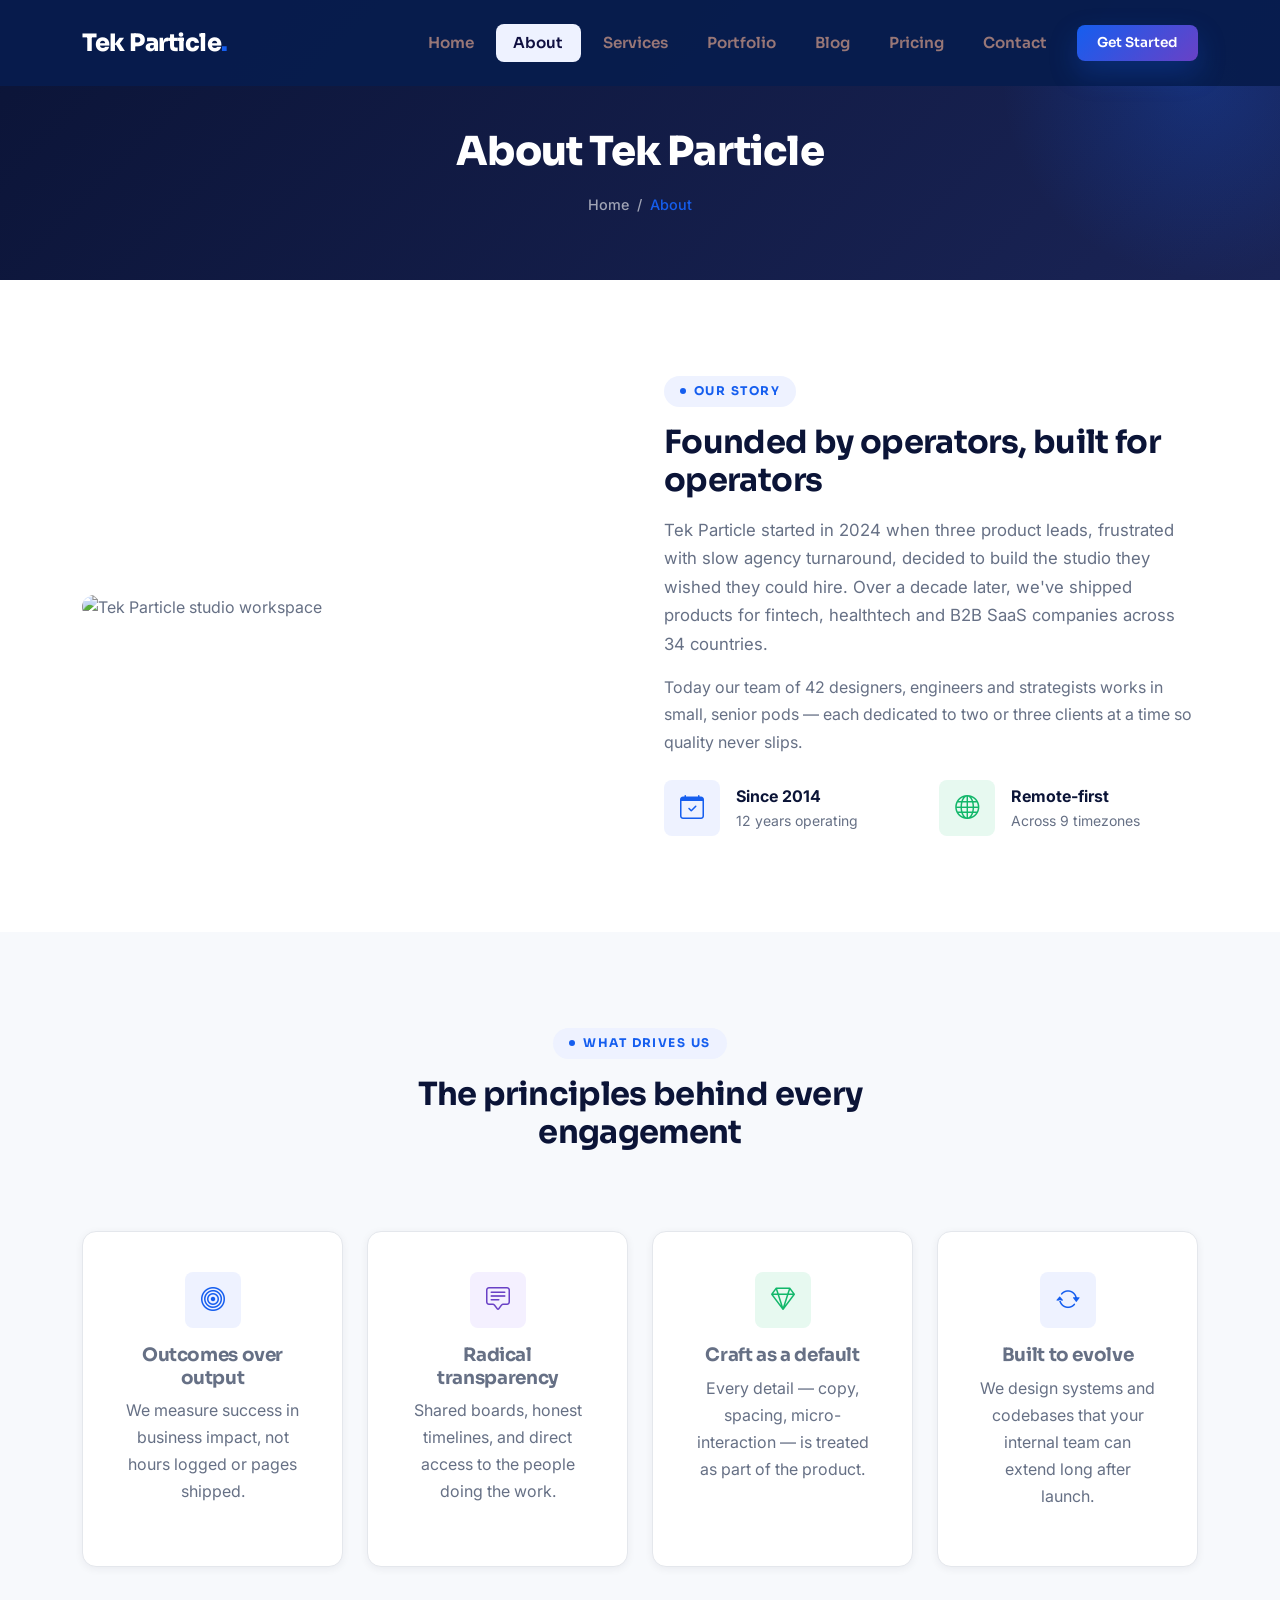
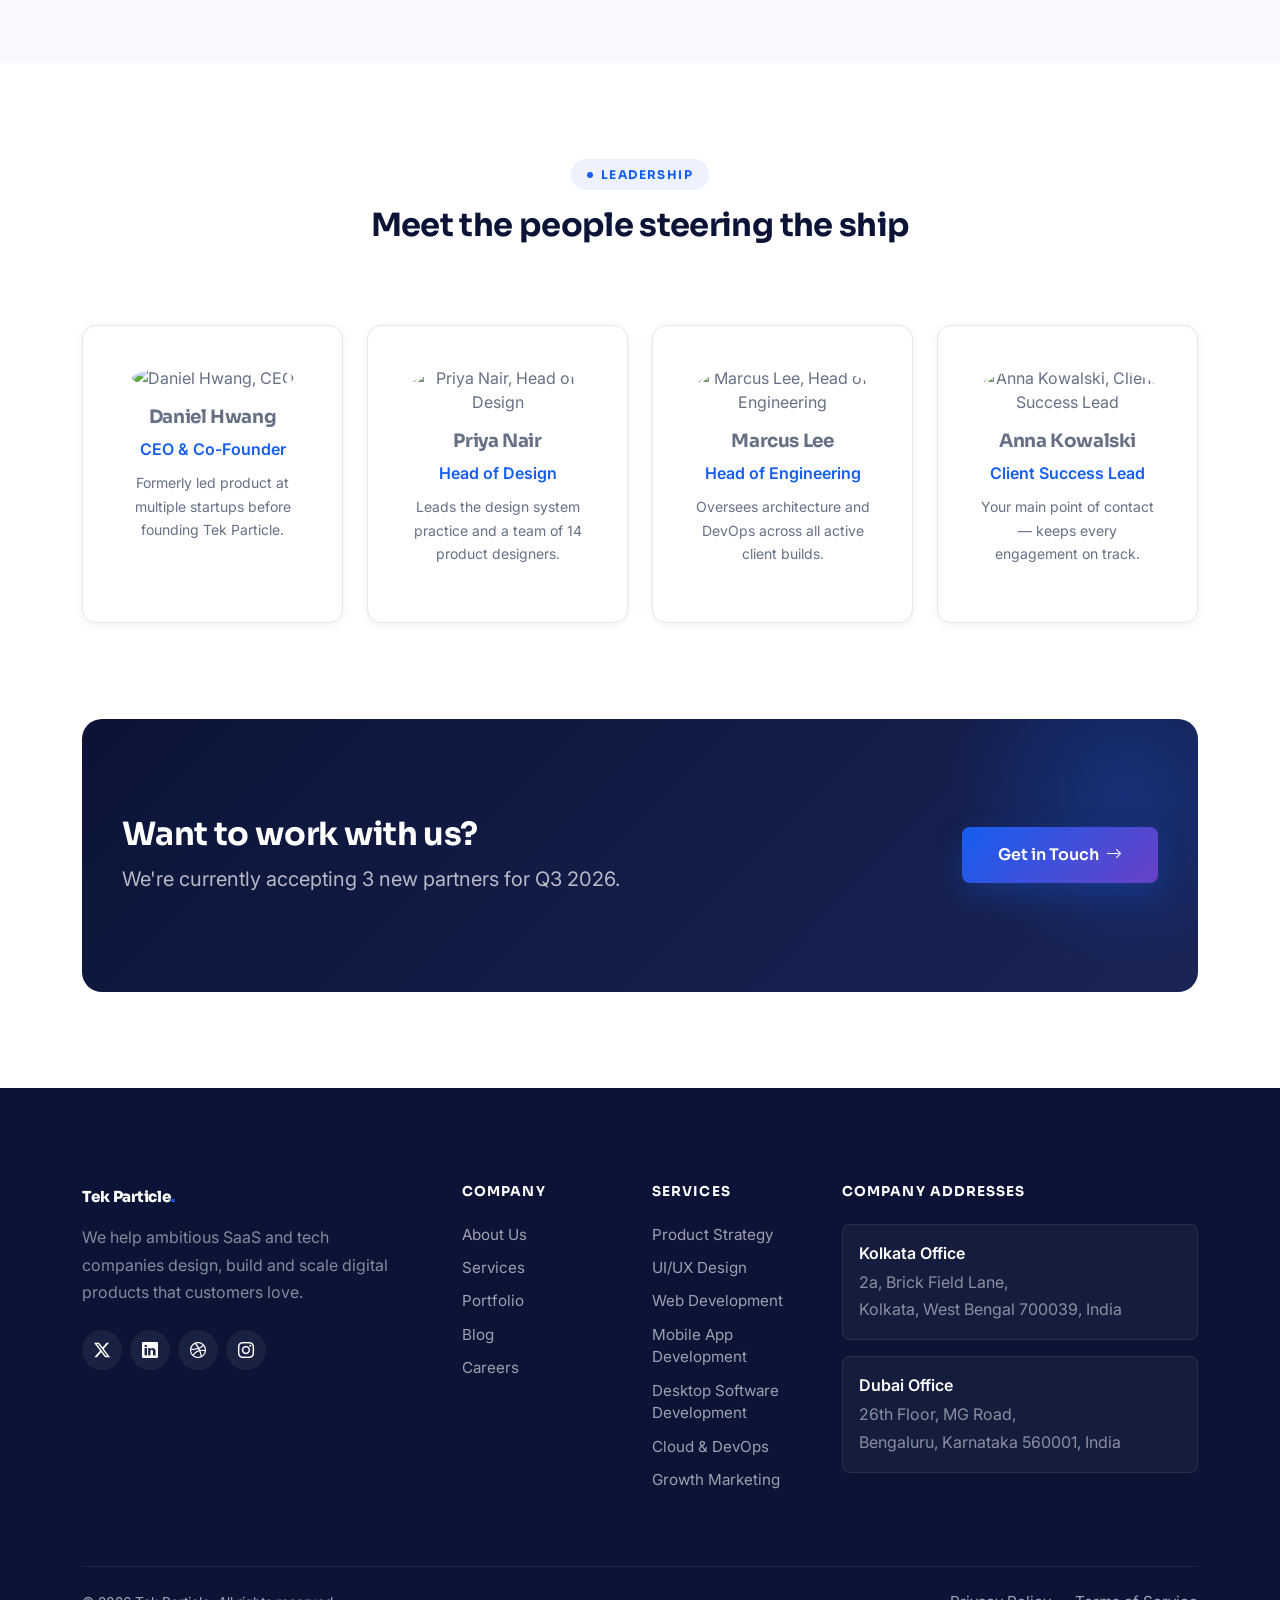
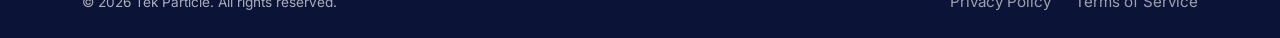
==== commit 2adb1c49: "footer data updated" ====
--- a/about.html
+++ b/about.html
@@ -1,240 +1,426 @@
-<!DOCTYPE html>
+<!doctype html>
 <html lang="en">
-<head>
-  <meta charset="UTF-8">
-  <meta name="viewport" content="width=device-width, initial-scale=1.0">
-  <title>About Us — Tek Particle</title>
-  <meta name="description" content="Learn about Tek Particle's mission, team and values — a senior product, design and engineering studio for SaaS and tech companies.">
-  <link rel="icon" type="image/svg+xml" href="data:image/svg+xml,%3Csvg xmlns='http://www.w3.org/2000/svg' viewBox='0 0 100 100'%3E%3Crect width='100' height='100' rx='22' fill='%23155EEF'/%3E%3Ctext x='50' y='68' font-size='58' font-family='Arial' font-weight='800' fill='white' text-anchor='middle'%3EN%3C/text%3E%3C/svg%3E">
-  <link rel="preconnect" href="https://fonts.googleapis.com">
-  <link rel="preconnect" href="https://fonts.gstatic.com" crossorigin>
-  <link href="https://fonts.googleapis.com/css2?family=Inter:wght@400;500;600;700&family=Sora:wght@400;600;700;800&display=swap" rel="stylesheet">
-  <link href="https://cdn.jsdelivr.net/npm/bootstrap@5.3.3/dist/css/bootstrap.min.css" rel="stylesheet">
-  <link href="https://cdn.jsdelivr.net/npm/bootstrap-icons@1.11.3/font/bootstrap-icons.css" rel="stylesheet">
-  <link href="css/custom.css" rel="stylesheet">
-</head>
-<body class="page-header-blue">
-
-  <nav class="navbar navbar-expand-lg navbar-nexora fixed-top">
-    <div class="container">
-      <a class="navbar-brand navbar-brand-custom" href="index.html">Tek Particle<span>.</span></a>
-      <button class="navbar-toggler navbar-toggler-custom" type="button" data-bs-toggle="collapse" data-bs-target="#mainNav" aria-controls="mainNav" aria-expanded="false" aria-label="Toggle navigation">
-        <span class="bar"></span><span class="bar"></span><span class="bar"></span>
-      </button>
-      <div class="collapse navbar-collapse" id="mainNav">
-        <ul class="navbar-nav ms-auto align-items-lg-center gap-1 mt-3 mt-lg-0">
-          <li class="nav-item"><a class="nav-link" href="index.html">Home</a></li>
-          <li class="nav-item"><a class="nav-link active" href="about.html">About</a></li>
-          <li class="nav-item"><a class="nav-link"  href="services.html">Services</a></li>
-          <li class="nav-item"><a class="nav-link"  href="portfolio.html">Portfolio</a></li>
-          <li class="nav-item"><a class="nav-link"  href="blog.html">Blog</a></li>
-          <li class="nav-item"><a class="nav-link"  href="pricing.html">Pricing</a></li>
-          <li class="nav-item"><a class="nav-link"  href="contact.html">Contact</a></li>
-          <li class="nav-item ms-lg-2 mt-2 mt-lg-0">
-            <a href="contact.html" class="btn btn-primary btn-sm-custom w-100">Get Started</a>
-          </li>
-        </ul>
-      </div>
-    </div>
-  </nav>
-
-  <!-- PAGE HEADER -->
-  <header class="page-header">
-    <div class="container">
-      <h1 class="mb-3">About Tek Particle</h1>
-      <div class="breadcrumb-custom">
-        <a href="index.html">Home</a> <span>/</span> <span class="active">About</span>
-      </div>
-    </div>
-  </header>
-
-  <!-- STORY -->
-  <section class="section">
-    <div class="container">
-      <div class="row align-items-center g-5">
-        <div class="col-lg-6 reveal">
-          <img src="https://images.unsplash.com/photo-1600880292203-757bb62b4baf?w=700&h=560&fit=crop" class="rounded-img w-100" alt="Tek Particle studio workspace" style="aspect-ratio:5/4; object-fit:cover;">
-        </div>
-        <div class="col-lg-6 reveal">
-          <span class="eyebrow">Our story</span>
-          <h2 class="section-title">Founded by operators, built for operators</h2>
-          <p class="section-subtitle mb-3">Tek Particle started in 2024 when three product leads, frustrated with slow agency turnaround, decided to build the studio they wished they could hire. Over a decade later, we've shipped products for fintech, healthtech and B2B SaaS companies across 34 countries.</p>
-          <p class="mb-4">Today our team of 42 designers, engineers and strategists works in small, senior pods — each dedicated to two or three clients at a time so quality never slips.</p>
-          <div class="row g-3">
-            <div class="col-6">
-              <div class="d-flex align-items-center gap-3">
-                <div class="icon-box icon-box-primary"><i class="bi bi-calendar-check"></i></div>
-                <div><strong class="text-navy d-block">Since 2014</strong><small class="text-slate">12 years operating</small></div>
-              </div>
-            </div>
-            <div class="col-6">
-              <div class="d-flex align-items-center gap-3">
-                <div class="icon-box icon-box-success"><i class="bi bi-globe"></i></div>
-                <div><strong class="text-navy d-block">Remote-first</strong><small class="text-slate">Across 9 timezones</small></div>
-              </div>
-            </div>
-          </div>
-        </div>
-      </div>
-    </div>
-  </section>
-
-  <!-- MISSION / VALUES -->
-  <section class="section bg-soft">
-    <div class="container">
-      <div class="row section-header justify-content-center text-center">
-        <div class="col-lg-7 reveal">
-          <span class="eyebrow">What drives us</span>
-          <h2 class="section-title">The principles behind every engagement</h2>
-        </div>
-      </div>
-      <div class="row g-4">
-        <div class="col-md-6 col-lg-3 reveal">
-          <div class="card-premium text-center">
-            <div class="icon-box icon-box-primary mx-auto mb-3"><i class="bi bi-bullseye"></i></div>
-            <h3 class="card-title">Outcomes over output</h3>
-            <p>We measure success in business impact, not hours logged or pages shipped.</p>
-          </div>
-        </div>
-        <div class="col-md-6 col-lg-3 reveal">
-          <div class="card-premium text-center">
-            <div class="icon-box icon-box-secondary mx-auto mb-3"><i class="bi bi-chat-square-text"></i></div>
-            <h3 class="card-title">Radical transparency</h3>
-            <p>Shared boards, honest timelines, and direct access to the people doing the work.</p>
-          </div>
-        </div>
-        <div class="col-md-6 col-lg-3 reveal">
-          <div class="card-premium text-center">
-            <div class="icon-box icon-box-success mx-auto mb-3"><i class="bi bi-gem"></i></div>
-            <h3 class="card-title">Craft as a default</h3>
-            <p>Every detail — copy, spacing, micro-interaction — is treated as part of the product.</p>
-          </div>
-        </div>
-        <div class="col-md-6 col-lg-3 reveal">
-          <div class="card-premium text-center">
-            <div class="icon-box icon-box-primary mx-auto mb-3"><i class="bi bi-arrow-repeat"></i></div>
-            <h3 class="card-title">Built to evolve</h3>
-            <p>We design systems and codebases that your internal team can extend long after launch.</p>
-          </div>
-        </div>
-      </div>
-    </div>
-  </section>
-
-  <!-- TEAM -->
-  <section class="section">
-    <div class="container">
-      <div class="row section-header justify-content-center text-center">
-        <div class="col-lg-7 reveal">
-          <span class="eyebrow">Leadership</span>
-          <h2 class="section-title">Meet the people steering the ship</h2>
-        </div>
-      </div>
-      <div class="row g-4">
-        <div class="col-md-6 col-lg-3 reveal">
-          <div class="card-premium text-center">
-            <img src="https://i.pravatar.cc/160?img=8" class="rounded-circle mb-3" style="width:96px;height:96px;object-fit:cover;" alt="Daniel Hwang, CEO">
-            <h3 class="card-title">Daniel Hwang</h3>
-            <p class="text-primary-custom fw-semibold mb-2">CEO &amp; Co-Founder</p>
-            <p class="small">Formerly led product at multiple startups before founding Tek Particle.</p>
-          </div>
-        </div>
-        <div class="col-md-6 col-lg-3 reveal">
-          <div class="card-premium text-center">
-            <img src="https://i.pravatar.cc/160?img=47" class="rounded-circle mb-3" style="width:96px;height:96px;object-fit:cover;" alt="Priya Nair, Head of Design">
-            <h3 class="card-title">Priya Nair</h3>
-            <p class="text-primary-custom fw-semibold mb-2">Head of Design</p>
-            <p class="small">Leads the design system practice and a team of 14 product designers.</p>
-          </div>
-        </div>
-        <div class="col-md-6 col-lg-3 reveal">
-          <div class="card-premium text-center">
-            <img src="https://i.pravatar.cc/160?img=52" class="rounded-circle mb-3" style="width:96px;height:96px;object-fit:cover;" alt="Marcus Lee, Head of Engineering">
-            <h3 class="card-title">Marcus Lee</h3>
-            <p class="text-primary-custom fw-semibold mb-2">Head of Engineering</p>
-            <p class="small">Oversees architecture and DevOps across all active client builds.</p>
-          </div>
-        </div>
-        <div class="col-md-6 col-lg-3 reveal">
-          <div class="card-premium text-center">
-            <img src="https://i.pravatar.cc/160?img=25" class="rounded-circle mb-3" style="width:96px;height:96px;object-fit:cover;" alt="Anna Kowalski, Client Success Lead">
-            <h3 class="card-title">Anna Kowalski</h3>
-            <p class="text-primary-custom fw-semibold mb-2">Client Success Lead</p>
-            <p class="small">Your main point of contact — keeps every engagement on track.</p>
-          </div>
-        </div>
-      </div>
-    </div>
-  </section>
-
-  <!-- CTA -->
-  <section class="section pt-0">
-    <div class="container">
-      <div class="cta-section reveal">
-        <div class="row align-items-center">
-          <div class="col-lg-8">
-            <h2 class="mb-2">Want to work with us?</h2>
-            <p class="mb-0 fs-5">We're currently accepting 3 new partners for Q3 2026.</p>
-          </div>
-          <div class="col-lg-4 text-lg-end mt-4 mt-lg-0">
-            <a href="contact.html" class="btn btn-primary btn-lg-custom">Get in Touch <i class="bi bi-arrow-right ms-1"></i></a>
-          </div>
-        </div>
-      </div>
-    </div>
-  </section>
-
-  <footer class="footer-nexora">
-    <div class="container">
-      <div class="row gy-4">
-        <div class="col-lg-4 col-md-6">
-          <a class="navbar-brand-custom d-inline-block mb-3" href="index.html" style="color:#fff !important;">Tek Particle<span style="color:var(--n-primary)">.</span></a>
-          <p class="text-white-50 mb-4" style="max-width:320px;">We help ambitious SaaS and tech companies design, build and scale digital products that customers love.</p>
-          <div class="d-flex gap-2">
-            <a href="#" class="social-icon"><i class="bi bi-twitter-x"></i></a>
-            <a href="#" class="social-icon"><i class="bi bi-linkedin"></i></a>
-            <a href="#" class="social-icon"><i class="bi bi-dribbble"></i></a>
-            <a href="#" class="social-icon"><i class="bi bi-instagram"></i></a>
-          </div>
-        </div>
-        <div class="col-lg-2 col-md-6 col-6">
-          <h6>Company</h6>
-          <a href="about.html">About Us</a>
-          <a href="services.html">Services</a>
-          <a href="portfolio.html">Portfolio</a>
-          <a href="blog.html">Blog</a>
-          <a href="contact.html">Careers</a>
-        </div>
-        <div class="col-lg-2 col-md-6 col-6">
-          <h6>Services</h6>
-          <a href="service-details.html">Product Strategy</a>
-          <a href="service-details.html">UI/UX Design</a>
-          <a href="service-details.html">Web Development</a>
-          <a href="service-details.html">Cloud &amp; DevOps</a>
-          <a href="service-details.html">Growth Marketing</a>
-        </div>
-        <div class="col-lg-4 col-md-6">
-          <h6>Stay in the loop</h6>
-          <p class="text-white-50 mb-3">Get product updates and insights from our team, once a month.</p>
-          <form class="d-flex gap-2 needs-validation" novalidate>
-            <input type="email" class="form-control" placeholder="Work email" required style="background:rgba(255,255,255,0.06); border-color:rgba(255,255,255,0.12); color:#fff;">
-            <button class="btn btn-primary flex-shrink-0" type="submit"><i class="bi bi-send"></i></button>
-          </form>
-        </div>
-      </div>
-      <div class="footer-bottom d-flex flex-column flex-md-row justify-content-between align-items-center gap-2 text-center text-md-start">
-        <p class="mb-0" style="display: flex;">&copy; 2026 Tek Particle. All rights reserved by <a target="_blank" href="https://github.com/HarshadMahadik" style="color: white;padding-left: 5px;"> Harshad Mahadik</a> &bull; Distributed by <a target="_blank" href="https://themewagon.com/" style="color: white;padding-left: 5px;">Themewagon</a></p>
-        <div class="d-flex gap-4">
-          <a href="privacy-policy.html" class="mb-0">Privacy Policy</a>
-          <a href="terms-of-service.html" class="mb-0">Terms of Service</a>
-        </div>
-      </div>
-    </div>
-  </footer>
-
-  <button class="back-to-top" aria-label="Back to top"><i class="bi bi-arrow-up"></i></button>
-
-  <script src="https://cdn.jsdelivr.net/npm/bootstrap@5.3.3/dist/js/bootstrap.bundle.min.js"></script>
-  <script src="js/main.js"></script>
-</body>
+  <head>
+    <meta charset="UTF-8" />
+    <meta name="viewport" content="width=device-width, initial-scale=1.0" />
+    <title>About Us — Tek Particle</title>
+    <meta
+      name="description"
+      content="Learn about Tek Particle's mission, team and values — a senior product, design and engineering studio for SaaS and tech companies."
+    />
+    <link
+      rel="icon"
+      type="image/svg+xml"
+      href="data:image/svg+xml,%3Csvg xmlns='http://www.w3.org/2000/svg' viewBox='0 0 100 100'%3E%3Crect width='100' height='100' rx='22' fill='%23155EEF'/%3E%3Ctext x='50' y='68' font-size='58' font-family='Arial' font-weight='800' fill='white' text-anchor='middle'%3EN%3C/text%3E%3C/svg%3E"
+    />
+    <link rel="preconnect" href="https://fonts.googleapis.com" />
+    <link rel="preconnect" href="https://fonts.gstatic.com" crossorigin />
+    <link
+      href="https://fonts.googleapis.com/css2?family=Inter:wght@400;500;600;700&family=Sora:wght@400;600;700;800&display=swap"
+      rel="stylesheet"
+    />
+    <link
+      href="https://cdn.jsdelivr.net/npm/bootstrap@5.3.3/dist/css/bootstrap.min.css"
+      rel="stylesheet"
+    />
+    <link
+      href="https://cdn.jsdelivr.net/npm/bootstrap-icons@1.11.3/font/bootstrap-icons.css"
+      rel="stylesheet"
+    />
+    <link href="css/custom.css" rel="stylesheet" />
+  </head>
+  <body class="page-header-blue">
+    <nav class="navbar navbar-expand-lg navbar-nexora fixed-top">
+      <div class="container">
+        <a class="navbar-brand navbar-brand-custom" href="index.html"
+          >Tek Particle<span>.</span></a
+        >
+        <button
+          class="navbar-toggler navbar-toggler-custom"
+          type="button"
+          data-bs-toggle="collapse"
+          data-bs-target="#mainNav"
+          aria-controls="mainNav"
+          aria-expanded="false"
+          aria-label="Toggle navigation"
+        >
+          <span class="bar"></span><span class="bar"></span
+          ><span class="bar"></span>
+        </button>
+        <div class="collapse navbar-collapse" id="mainNav">
+          <ul
+            class="navbar-nav ms-auto align-items-lg-center gap-1 mt-3 mt-lg-0"
+          >
+            <li class="nav-item">
+              <a class="nav-link" href="index.html">Home</a>
+            </li>
+            <li class="nav-item">
+              <a class="nav-link active" href="about.html">About</a>
+            </li>
+            <li class="nav-item">
+              <a class="nav-link" href="services.html">Services</a>
+            </li>
+            <li class="nav-item">
+              <a class="nav-link" href="portfolio.html">Portfolio</a>
+            </li>
+            <li class="nav-item">
+              <a class="nav-link" href="blog.html">Blog</a>
+            </li>
+            <li class="nav-item">
+              <a class="nav-link" href="pricing.html">Pricing</a>
+            </li>
+            <li class="nav-item">
+              <a class="nav-link" href="contact.html">Contact</a>
+            </li>
+            <li class="nav-item ms-lg-2 mt-2 mt-lg-0">
+              <a href="contact.html" class="btn btn-primary btn-sm-custom w-100"
+                >Get Started</a
+              >
+            </li>
+          </ul>
+        </div>
+      </div>
+    </nav>
+
+    <!-- PAGE HEADER -->
+    <header class="page-header">
+      <div class="container">
+        <h1 class="mb-3">About Tek Particle</h1>
+        <div class="breadcrumb-custom">
+          <a href="index.html">Home</a> <span>/</span>
+          <span class="active">About</span>
+        </div>
+      </div>
+    </header>
+
+    <!-- STORY -->
+    <section class="section">
+      <div class="container">
+        <div class="row align-items-center g-5">
+          <div class="col-lg-6 reveal">
+            <img
+              src="https://images.unsplash.com/photo-1600880292203-757bb62b4baf?w=700&h=560&fit=crop"
+              class="rounded-img w-100"
+              alt="Tek Particle studio workspace"
+              style="aspect-ratio: 5/4; object-fit: cover"
+            />
+          </div>
+          <div class="col-lg-6 reveal">
+            <span class="eyebrow">Our story</span>
+            <h2 class="section-title">
+              Founded by operators, built for operators
+            </h2>
+            <p class="section-subtitle mb-3">
+              Tek Particle started in 2024 when three product leads, frustrated
+              with slow agency turnaround, decided to build the studio they
+              wished they could hire. Over a decade later, we've shipped
+              products for fintech, healthtech and B2B SaaS companies across 34
+              countries.
+            </p>
+            <p class="mb-4">
+              Today our team of 42 designers, engineers and strategists works in
+              small, senior pods — each dedicated to two or three clients at a
+              time so quality never slips.
+            </p>
+            <div class="row g-3">
+              <div class="col-6">
+                <div class="d-flex align-items-center gap-3">
+                  <div class="icon-box icon-box-primary">
+                    <i class="bi bi-calendar-check"></i>
+                  </div>
+                  <div>
+                    <strong class="text-navy d-block">Since 2014</strong
+                    ><small class="text-slate">12 years operating</small>
+                  </div>
+                </div>
+              </div>
+              <div class="col-6">
+                <div class="d-flex align-items-center gap-3">
+                  <div class="icon-box icon-box-success">
+                    <i class="bi bi-globe"></i>
+                  </div>
+                  <div>
+                    <strong class="text-navy d-block">Remote-first</strong
+                    ><small class="text-slate">Across 9 timezones</small>
+                  </div>
+                </div>
+              </div>
+            </div>
+          </div>
+        </div>
+      </div>
+    </section>
+
+    <!-- MISSION / VALUES -->
+    <section class="section bg-soft">
+      <div class="container">
+        <div class="row section-header justify-content-center text-center">
+          <div class="col-lg-7 reveal">
+            <span class="eyebrow">What drives us</span>
+            <h2 class="section-title">
+              The principles behind every engagement
+            </h2>
+          </div>
+        </div>
+        <div class="row g-4">
+          <div class="col-md-6 col-lg-3 reveal">
+            <div class="card-premium text-center">
+              <div class="icon-box icon-box-primary mx-auto mb-3">
+                <i class="bi bi-bullseye"></i>
+              </div>
+              <h3 class="card-title">Outcomes over output</h3>
+              <p>
+                We measure success in business impact, not hours logged or pages
+                shipped.
+              </p>
+            </div>
+          </div>
+          <div class="col-md-6 col-lg-3 reveal">
+            <div class="card-premium text-center">
+              <div class="icon-box icon-box-secondary mx-auto mb-3">
+                <i class="bi bi-chat-square-text"></i>
+              </div>
+              <h3 class="card-title">Radical transparency</h3>
+              <p>
+                Shared boards, honest timelines, and direct access to the people
+                doing the work.
+              </p>
+            </div>
+          </div>
+          <div class="col-md-6 col-lg-3 reveal">
+            <div class="card-premium text-center">
+              <div class="icon-box icon-box-success mx-auto mb-3">
+                <i class="bi bi-gem"></i>
+              </div>
+              <h3 class="card-title">Craft as a default</h3>
+              <p>
+                Every detail — copy, spacing, micro-interaction — is treated as
+                part of the product.
+              </p>
+            </div>
+          </div>
+          <div class="col-md-6 col-lg-3 reveal">
+            <div class="card-premium text-center">
+              <div class="icon-box icon-box-primary mx-auto mb-3">
+                <i class="bi bi-arrow-repeat"></i>
+              </div>
+              <h3 class="card-title">Built to evolve</h3>
+              <p>
+                We design systems and codebases that your internal team can
+                extend long after launch.
+              </p>
+            </div>
+          </div>
+        </div>
+      </div>
+    </section>
+
+    <!-- TEAM -->
+    <section class="section">
+      <div class="container">
+        <div class="row section-header justify-content-center text-center">
+          <div class="col-lg-7 reveal">
+            <span class="eyebrow">Leadership</span>
+            <h2 class="section-title">Meet the people steering the ship</h2>
+          </div>
+        </div>
+        <div class="row g-4">
+          <div class="col-md-6 col-lg-3 reveal">
+            <div class="card-premium text-center">
+              <img
+                src="https://i.pravatar.cc/160?img=8"
+                class="rounded-circle mb-3"
+                style="width: 96px; height: 96px; object-fit: cover"
+                alt="Daniel Hwang, CEO"
+              />
+              <h3 class="card-title">Daniel Hwang</h3>
+              <p class="text-primary-custom fw-semibold mb-2">
+                CEO &amp; Co-Founder
+              </p>
+              <p class="small">
+                Formerly led product at multiple startups before founding Tek
+                Particle.
+              </p>
+            </div>
+          </div>
+          <div class="col-md-6 col-lg-3 reveal">
+            <div class="card-premium text-center">
+              <img
+                src="https://i.pravatar.cc/160?img=47"
+                class="rounded-circle mb-3"
+                style="width: 96px; height: 96px; object-fit: cover"
+                alt="Priya Nair, Head of Design"
+              />
+              <h3 class="card-title">Priya Nair</h3>
+              <p class="text-primary-custom fw-semibold mb-2">Head of Design</p>
+              <p class="small">
+                Leads the design system practice and a team of 14 product
+                designers.
+              </p>
+            </div>
+          </div>
+          <div class="col-md-6 col-lg-3 reveal">
+            <div class="card-premium text-center">
+              <img
+                src="https://i.pravatar.cc/160?img=52"
+                class="rounded-circle mb-3"
+                style="width: 96px; height: 96px; object-fit: cover"
+                alt="Marcus Lee, Head of Engineering"
+              />
+              <h3 class="card-title">Marcus Lee</h3>
+              <p class="text-primary-custom fw-semibold mb-2">
+                Head of Engineering
+              </p>
+              <p class="small">
+                Oversees architecture and DevOps across all active client
+                builds.
+              </p>
+            </div>
+          </div>
+          <div class="col-md-6 col-lg-3 reveal">
+            <div class="card-premium text-center">
+              <img
+                src="https://i.pravatar.cc/160?img=25"
+                class="rounded-circle mb-3"
+                style="width: 96px; height: 96px; object-fit: cover"
+                alt="Anna Kowalski, Client Success Lead"
+              />
+              <h3 class="card-title">Anna Kowalski</h3>
+              <p class="text-primary-custom fw-semibold mb-2">
+                Client Success Lead
+              </p>
+              <p class="small">
+                Your main point of contact — keeps every engagement on track.
+              </p>
+            </div>
+          </div>
+        </div>
+      </div>
+    </section>
+
+    <!-- CTA -->
+    <section class="section pt-0">
+      <div class="container">
+        <div class="cta-section reveal">
+          <div class="row align-items-center">
+            <div class="col-lg-8">
+              <h2 class="mb-2">Want to work with us?</h2>
+              <p class="mb-0 fs-5">
+                We're currently accepting 3 new partners for Q3 2026.
+              </p>
+            </div>
+            <div class="col-lg-4 text-lg-end mt-4 mt-lg-0">
+              <a href="contact.html" class="btn btn-primary btn-lg-custom"
+                >Get in Touch <i class="bi bi-arrow-right ms-1"></i
+              ></a>
+            </div>
+          </div>
+        </div>
+      </div>
+    </section>
+
+    <footer class="footer-nexora">
+      <div class="container">
+        <div class="row gy-4">
+          <div class="col-lg-4 col-md-6">
+            <a
+              class="navbar-brand-custom d-inline-block mb-3"
+              href="index.html"
+              style="color: #fff !important"
+              >Tek Particle<span style="color: var(--n-primary)">.</span></a
+            >
+            <p class="text-white-50 mb-4" style="max-width: 320px">
+              We help ambitious SaaS and tech companies design, build and scale
+              digital products that customers love.
+            </p>
+            <div class="d-flex gap-2">
+              <a href="#" class="social-icon"
+                ><i class="bi bi-twitter-x"></i
+              ></a>
+              <a href="#" class="social-icon"><i class="bi bi-linkedin"></i></a>
+              <a href="#" class="social-icon"><i class="bi bi-dribbble"></i></a>
+              <a href="#" class="social-icon"
+                ><i class="bi bi-instagram"></i
+              ></a>
+            </div>
+          </div>
+          <div class="col-lg-2 col-md-6 col-6">
+            <h6>Company</h6>
+            <a href="about.html">About Us</a>
+            <a href="services.html">Services</a>
+            <a href="portfolio.html">Portfolio</a>
+            <a href="blog.html">Blog</a>
+            <a href="contact.html">Careers</a>
+          </div>
+          <div class="col-lg-2 col-md-6 col-6">
+            <h6>Services</h6>
+            <a href="service-details.html">Product Strategy</a>
+            <a href="service-details.html">UI/UX Design</a>
+            <a href="service-details.html">Web Development</a>
+            <a href="service-details.html">Mobile App Development</a>
+            <a href="service-details.html">Desktop Software Development</a>
+            <a href="service-details.html">Cloud &amp; DevOps</a>
+            <a href="service-details.html">Growth Marketing</a>
+          </div>
+          <div class="col-lg-4 col-md-6 col-12">
+            <h6>Company addresses</h6>
+            <div class="row g-3">
+              <div class="col-12 col-md-12">
+                <div
+                  class="p-3 rounded-3 h-100"
+                  style="
+                    background: rgba(255, 255, 255, 0.04);
+                    border: 1px solid rgba(255, 255, 255, 0.08);
+                  "
+                >
+                  <div class="fw-semibold text-white mb-1">Kolkata Office</div>
+                  <p class="text-white-50 mb-0">
+                    2a, Brick Field Lane, <br />Kolkata, West Bengal 700039,
+                    India
+                  </p>
+                </div>
+              </div>
+              <div class="col-12 col-md-12">
+                <div
+                  class="p-3 rounded-3 h-100"
+                  style="
+                    background: rgba(255, 255, 255, 0.04);
+                    border: 1px solid rgba(255, 255, 255, 0.08);
+                  "
+                >
+                  <div class="fw-semibold text-white mb-1">Dubai Office</div>
+                  <p class="text-white-50 mb-0">
+                    26th Floor, MG Road,<br />Bengaluru, Karnataka 560001, India
+                  </p>
+                </div>
+              </div>
+            </div>
+          </div>
+        </div>
+        <div
+          class="footer-bottom d-flex flex-row justify-content-between align-items-center gap-2 text-center text-md-start w-100 flex-wrap flex-md-nowrap"
+        >
+          <p
+            class="mb-0 text-center text-md-start order-2 order-md-1"
+            style="display: block; line-height: 1.7"
+          >
+            &copy; 2026 Tek Particle. All rights reserved.
+          </p>
+          <div
+            class="d-flex flex-row justify-content-space-between justify-content-md-end gap-2 gap-sm-4 order-1 order-md-2 w-auto"
+          >
+            <a href="privacy-policy.html" class="mb-0">Privacy Policy</a>
+            <a href="terms-of-service.html" class="mb-0">Terms of Service</a>
+          </div>
+        </div>
+      </div>
+    </footer>
+
+    <button class="back-to-top" aria-label="Back to top">
+      <i class="bi bi-arrow-up"></i>
+    </button>
+
+    <script src="https://cdn.jsdelivr.net/npm/bootstrap@5.3.3/dist/js/bootstrap.bundle.min.js"></script>
+    <script src="js/main.js"></script>
+  </body>
 </html>
--- a/css/custom.css
+++ b/css/custom.css
@@ -202,7 +202,7 @@
 .navbar-nexora {
   padding: 1.25rem 0;
   transition: all 0.3s ease;
-  background: rgba(255, 255, 255, 0.0);
+  background: rgba(255, 255, 255, 0.96);
 }
 
 .navbar-nexora.scrolled {
@@ -210,6 +210,10 @@
   background: rgba(255, 255, 255, 0.92);
   backdrop-filter: blur(12px);
   box-shadow: var(--n-shadow-sm);
+}
+
+body.page-header-blue .navbar-nexora:not(.scrolled) {
+  background: rgba(8, 29, 78, 0.96);
 }
 
 .navbar-brand-custom {
@@ -282,6 +286,34 @@
 .navbar-toggler-custom.active .bar:nth-child(2) { opacity: 0; }
 .navbar-toggler-custom.active .bar:nth-child(3) {
   transform: translateY(-6px) rotate(-45deg);
+}
+
+@media (max-width: 991.98px) {
+  .navbar-nexora {
+    background: rgba(255, 255, 255, 0.96);
+    backdrop-filter: blur(12px);
+    box-shadow: var(--n-shadow-sm);
+  }
+
+  .navbar-nexora .navbar-collapse {
+    background: rgba(255, 255, 255, 0.98);
+    border-radius: 1rem;
+    padding: 0.9rem 1rem;
+    margin-top: 0.75rem;
+    box-shadow: var(--n-shadow-sm);
+    border: 1px solid rgba(15, 15, 64, 0.08);
+  }
+
+  .navbar-nexora .nav-link {
+    color: var(--n-navy) !important;
+    padding: 0.7rem 0.9rem !important;
+  }
+
+  .navbar-nexora .nav-link:hover,
+  .navbar-nexora .nav-link.active {
+    color: var(--n-navy) !important;
+    background: var(--n-bg-alt);
+  }
 }
 
 /* =====================================================
